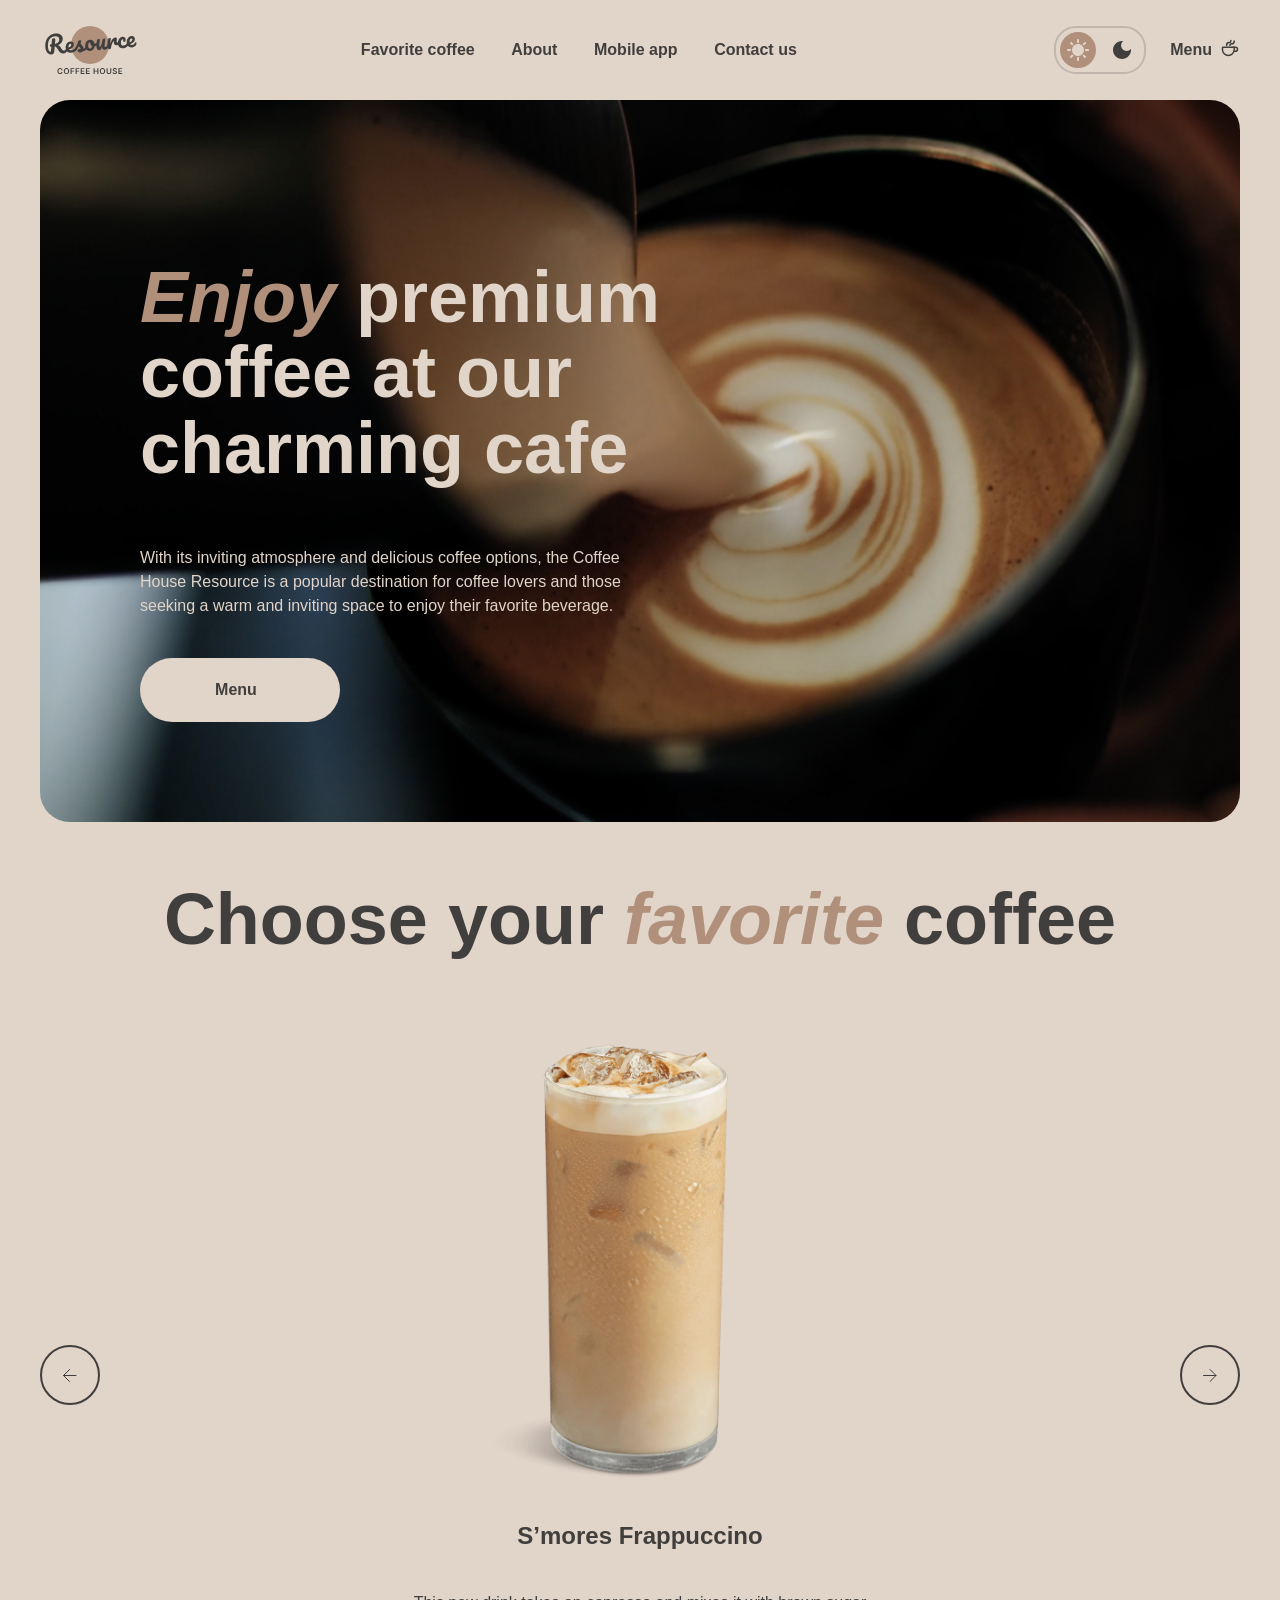
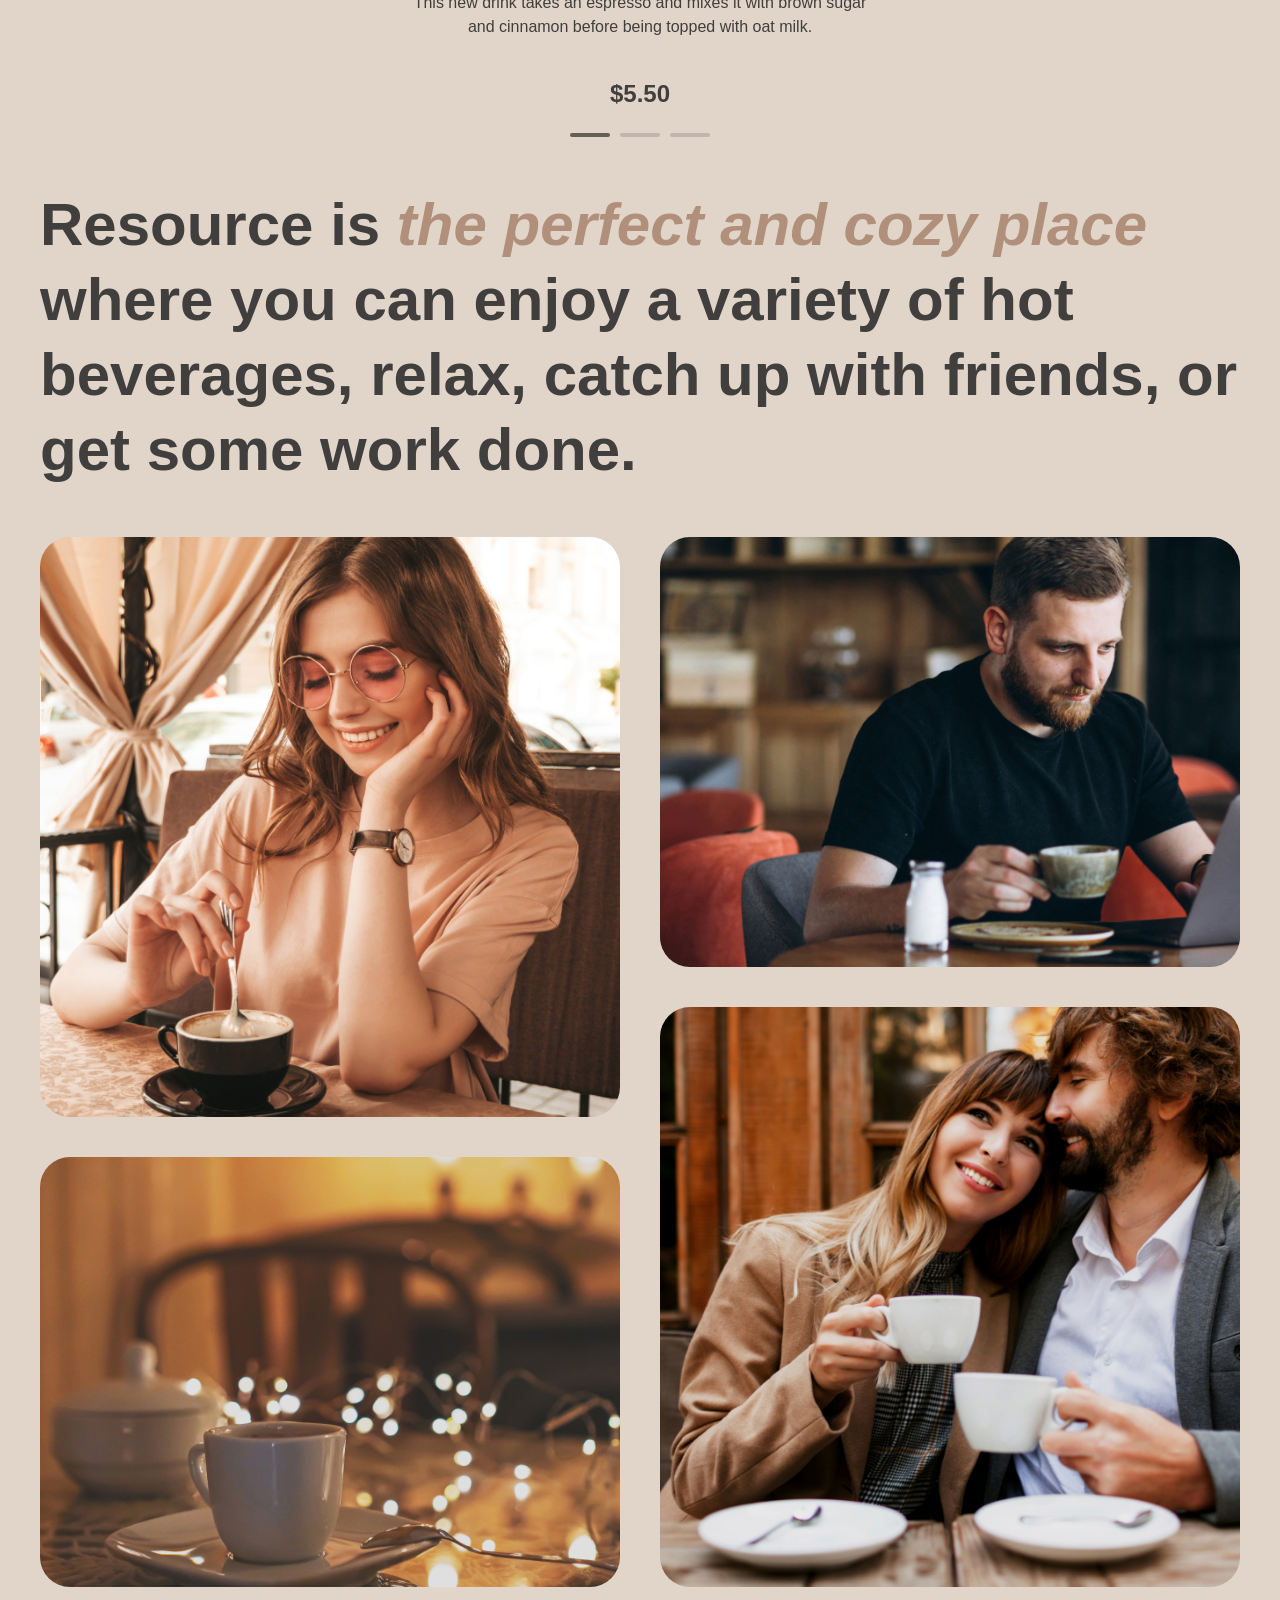
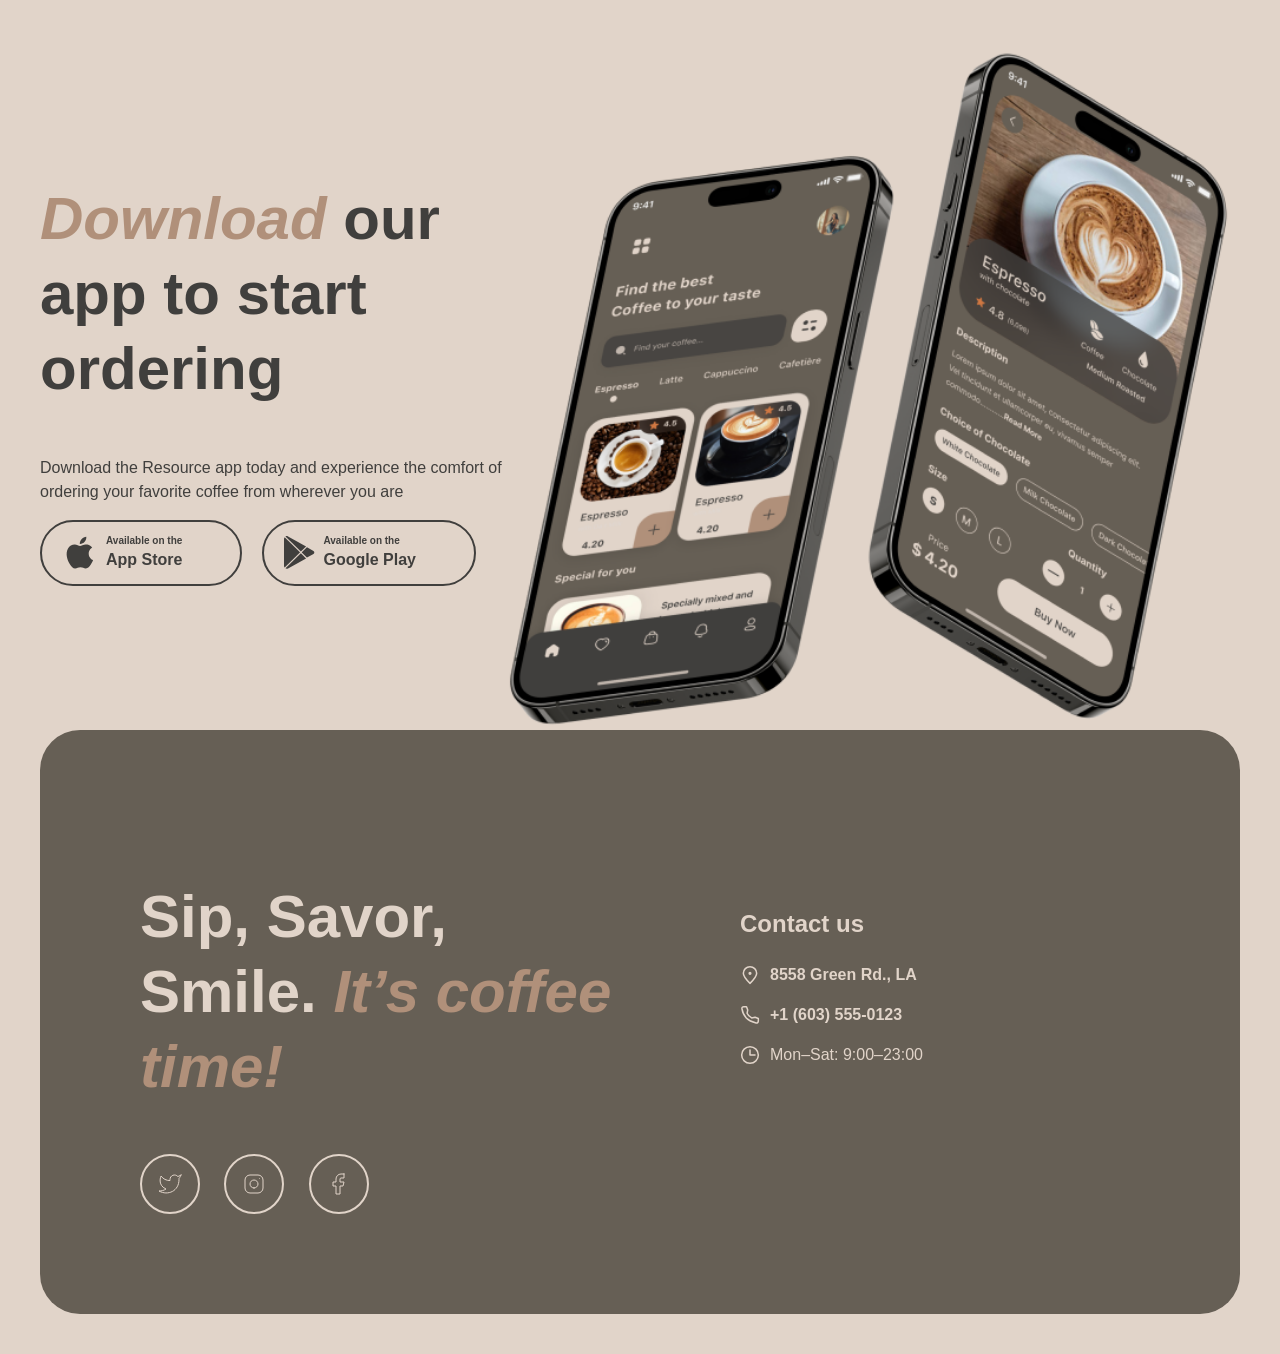
==== index.html @ 22dc7e2c "feat: add header links" ====
<!DOCTYPE html>
<html lang="en">

<head>
  <meta charset="UTF-8">
  <meta name="viewport" content="width=device-width, initial-scale=1.0">
  <link rel="stylesheet" href="./css/modern-normalize.css">
  <link rel="stylesheet" href="./css/index-styles.css">
  <link rel="shortcut icon" href="./img/svg/logo.svg" type="image/x-icon">
  <title>Resource coffee house</title>
</head>

<body>

  <h1 class="main-title">Resource coffee house</h1>

  <header class="header">
    <div class="container flex-row header-container">
      <a href="#" class="logo">
        <img src="./img/svg/logo.svg" alt="Resource coffee house" class="logo-img">
      </a>
      <nav class="nav">
        <ul class="nav-list flex-row">
          <li class="nav-item">
            <a href="#favorite" class="nav-link">Favorite coffee</a>
          </li>
          <li class="nav-item">
            <a href="#about" class="nav-link">About</a>
          </li>
          <li class="nav-item">
            <a href="#app" class="nav-link">Mobile app</a>
          </li>
          <li class="nav-item">
            <a href="#footer" class="nav-link">Contact us</a>
          </li>
          <li class="nav-item">
            <a href="./menu.html" class="menu-link menu-link__mobile flex-row">
              <span>Menu</span>
              <svg class="menu-img" width="20" height="20" viewBox="0 0 20 20" fill="none"
                xmlns="http://www.w3.org/2000/svg">
                <path
                  d="M14.166 9.76667V11.6667C14.166 14.8883 11.5543 17.5 8.33268 17.5C5.11102 17.5 2.49935 14.8883 2.49935 11.6667V9.76667C2.49935 9.4353 2.76798 9.16667 3.09935 9.16667H13.566C13.8974 9.16667 14.166 9.4353 14.166 9.76667Z"
                  stroke-width="1.5" stroke-linecap="round" stroke-linejoin="round" />
                <path
                  d="M9.99935 7.49996C9.99935 6.66663 10.5946 5.83329 11.7851 5.83329C13.1 5.83329 14.166 4.7673 14.166 3.45234V2.91663"
                  stroke-width="1.5" stroke-linecap="round" stroke-linejoin="round" />
                <path
                  d="M6.66732 7.5V7.08333C6.66732 5.70262 7.78661 4.58333 9.16732 4.58333C10.0878 4.58333 10.834 3.83714 10.834 2.91667V2.5"
                  stroke-width="1.5" stroke-linecap="round" stroke-linejoin="round" />
                <path
                  d="M13.334 9.16663H15.4173C16.5679 9.16663 17.5007 10.0994 17.5007 11.25C17.5007 12.4006 16.5679 13.3333 15.4173 13.3333H14.1673"
                  stroke-width="1.5" stroke-linecap="round" stroke-linejoin="round" />
              </svg>
            </a>
          </li>
        </ul>
      </nav>
      <div class="theme">
        <input type="checkbox" class="theme-checkbox" id="theme-checkbox" name="theme-is-dark" value="false">
        <label for="theme-checkbox" class="theme-label flex-row">
          <div id="theme-light" class="theme-option theme-option__active">
            <svg class="theme-img" width="22" height="22" viewBox="0 0 22 22" fill="none"
              xmlns="http://www.w3.org/2000/svg">
              <path
                d="M10 3V1C10 0.45 10.45 0 11 0C11.55 0 12 0.45 12 1V3C12 3.55 11.55 4 11 4C10.45 4 10 3.55 10 3ZM17.36 6.05L18.77 4.63C19.16 4.24 19.16 3.61 18.77 3.22C18.38 2.83 17.75 2.83 17.36 3.22L15.95 4.64C15.56 5.03 15.56 5.66 15.95 6.05C16.34 6.44 16.97 6.44 17.36 6.05ZM21 10H19C18.45 10 18 10.45 18 11C18 11.55 18.45 12 19 12H21C21.55 12 22 11.55 22 11C22 10.45 21.55 10 21 10ZM11 18C10.45 18 10 18.45 10 19V21C10 21.55 10.45 22 11 22C11.55 22 12 21.55 12 21V19C12 18.45 11.55 18 11 18ZM4.64 6.05L3.22 4.64C2.83 4.25 2.83 3.61 3.22 3.23C3.61 2.85 4.25 2.84 4.63 3.23L6.04 4.64C6.43 5.03 6.43 5.67 6.04 6.05C5.65 6.43 5.02 6.44 4.64 6.05ZM15.95 15.95C15.56 16.34 15.56 16.98 15.95 17.36L17.36 18.77C17.75 19.16 18.39 19.16 18.77 18.77C19.16 18.38 19.16 17.74 18.77 17.36L17.36 15.95C16.98 15.56 16.34 15.56 15.95 15.95ZM1 12H3C3.55 12 4 11.55 4 11C4 10.45 3.55 10 3 10H1C0.45 10 0 10.45 0 11C0 11.55 0.45 12 1 12ZM4.64 18.78L6.05 17.37C6.44 16.98 6.44 16.34 6.05 15.96C5.66 15.58 5.02 15.57 4.64 15.96L3.23 17.37C2.84 17.76 2.84 18.4 3.23 18.78C3.61 19.17 4.25 19.17 4.64 18.78ZM11 5C7.69 5 5 7.69 5 11C5 14.31 7.69 17 11 17C14.31 17 17 14.31 17 11C17 7.69 14.31 5 11 5Z"
                fill="#E1D4C9" />
            </svg>
          </div>
          <div id="theme-dark" class="theme-option theme-option__inactive">
            <svg class="theme-img" width="18" height="18" viewBox="0 0 18 18" fill="none"
              xmlns="http://www.w3.org/2000/svg">
              <path
                d="M9 0C4.03 0 0 4.03 0 9C0 13.97 4.03 18 9 18C13.97 18 18 13.97 18 9C18 8.54 17.96 8.08 17.9 7.64C16.92 9.01 15.32 9.9 13.5 9.9C10.52 9.9 8.1 7.48 8.1 4.5C8.1 2.69 8.99 1.08 10.36 0.0999999C9.92 0.0399999 9.46 0 9 0Z"
                fill="currentColor" />
            </svg>
          </div>
        </label>
      </div>
      <a href="./menu.html" class="menu-link menu-link__pc flex-row">
        <span>Menu</span>
        <svg class="menu-img" width="20" height="20" viewBox="0 0 20 20" fill="none" xmlns="http://www.w3.org/2000/svg">
          <path
            d="M14.166 9.76667V11.6667C14.166 14.8883 11.5543 17.5 8.33268 17.5C5.11102 17.5 2.49935 14.8883 2.49935 11.6667V9.76667C2.49935 9.4353 2.76798 9.16667 3.09935 9.16667H13.566C13.8974 9.16667 14.166 9.4353 14.166 9.76667Z"
            stroke-width="1.5" stroke-linecap="round" stroke-linejoin="round" />
          <path
            d="M9.99935 7.49996C9.99935 6.66663 10.5946 5.83329 11.7851 5.83329C13.1 5.83329 14.166 4.7673 14.166 3.45234V2.91663"
            stroke-width="1.5" stroke-linecap="round" stroke-linejoin="round" />
          <path
            d="M6.66732 7.5V7.08333C6.66732 5.70262 7.78661 4.58333 9.16732 4.58333C10.0878 4.58333 10.834 3.83714 10.834 2.91667V2.5"
            stroke-width="1.5" stroke-linecap="round" stroke-linejoin="round" />
          <path
            d="M13.334 9.16663H15.4173C16.5679 9.16663 17.5007 10.0994 17.5007 11.25C17.5007 12.4006 16.5679 13.3333 15.4173 13.3333H14.1673"
            stroke-width="1.5" stroke-linecap="round" stroke-linejoin="round" />
        </svg>
      </a>
      <button class="burger-menu"></button>
    </div>
  </header>

  <main class="main">
    <section class="section hero" id="hero">
      <div class="container hero-container">
        <div class="hero-content">
          <h2 class="section-title hero-title">
            <span class="text-dedicated">Enjoy</span> premium coffee at our charming cafe
          </h2>
          <p class="section-text hero-text">
            With its inviting atmosphere and delicious coffee options, the Coffee House Resource is a popular
            destination for coffee lovers and those seeking a warm and inviting space to enjoy their favorite beverage.
          </p>
          <a href="#" class="hero-btn">
            <span>Menu</span>
            <img src="./img/svg/coffee-cup.svg" alt="Coffee cup">
          </a>
        </div>
      </div>
    </section>

    <section class="section favorite" id="favorite">
      <div class="container favorite-container">
        <h2 class="section-title favorite-title">
          Choose your <span class="text-dedicated">favorite</span> coffee
        </h2>
        <div class="favorite-slider slider-container">
          <div class="slider-items flex-row">
            <button class="slider-btn slider-btn_prev">
              <svg class="slider-arrow" width="14" height="13" viewBox="0 0 14 13" fill="none"
                xmlns="http://www.w3.org/2000/svg">
                <path d="M13 6.5H0.5M6.5 12.5L0.5 6.5L6.5 0.5" stroke-linecap="round" stroke-linejoin="round" />
              </svg>
            </button>
            <div class="slider-slide slide">
              <img src="./img/coffee-slider-1.png" alt="Coffee 1" class="slide-img">
              <h3 class="slide-title">S’mores Frappuccino</h3>
              <p class="slide-text">
                This new drink takes an espresso and mixes it with brown sugar and cinnamon before being topped with oat
                milk.
              </p>
              <p class="slide-price">$5.50</p>
            </div>
            <button class="slider-btn slider-btn_next">
              <svg class="slider-arrow" width="14" height="13" viewBox="0 0 14 13" fill="none"
                xmlns="http://www.w3.org/2000/svg">
                <path d="M0.5 6.5H13M7 12.5L13 6.5L7 0.5" stroke-linecap="round" stroke-linejoin="round" />
              </svg>
            </button>
          </div>
          <div class="slider-paginator flex-row">
            <div></div>
          </div>
        </div>
      </div>
    </section>

    <section class="section about" id="about">
      <div class="container about-container">
        <h2 class="section-title about-title">
          Resource is <span class="text-dedicated">the perfect and cozy place</span> where you can enjoy a variety of
          hot beverages, relax, catch up with friends, or get some work done.
        </h2>
        <div class="about-photos">
          <div class="about-column about-column_1">
            <div class="about-photo about-photo_1">
              <img src="./img/about-1.jpg" alt="About 1">
            </div>
            <div class="about-photo about-photo_2">
              <img src="./img/about-2.jpg" alt="About 2">
            </div>
          </div>
          <div class="about-column about-column_2">
            <div class="about-photo about-photo_3">
              <img src="./img/about-3.jpg" alt="About 3">
            </div>
            <div class="about-photo about-photo_4">
              <img src="./img/about-4.jpg" alt="About 4">
            </div>
          </div>
        </div>
      </div>
    </section>

    <section class="section app" id="app">
      <div class="container app-container">
        <div class="app-content">
          <h2 class="section-title app-title">
            <span class="text-dedicated">Download</span> our app to start ordering
          </h2>
          <p class="section-text app-text">
            Download the Resource app today and experience the comfort of ordering your favorite coffee from wherever
            you are
          </p>
          <div class="app-links links">
            <a href="#" class="links-link">
              <svg class="links-icon" width="36" height="36" viewBox="0 0 36 36" fill="none"
                xmlns="http://www.w3.org/2000/svg">
                <path
                  d="M26.7073 18.6307C26.6704 14.6324 30.065 12.6872 30.2203 12.5966C28.2977 9.86366 25.3178 9.49026 24.2707 9.46048C21.7679 9.20369 19.3403 10.9206 18.0654 10.9206C16.765 10.9206 14.8017 9.48529 12.6858 9.52747C9.96293 9.56841 7.41566 11.1055 6.0186 13.4923C3.13542 18.359 5.28572 25.5108 8.04802 29.4446C9.42981 31.3712 11.0444 33.5223 13.1578 33.4466C15.2254 33.3635 15.9978 32.1614 18.4929 32.1614C20.9651 32.1614 21.6903 33.4466 23.8457 33.3983C26.0647 33.3635 27.4618 31.463 28.7952 29.519C30.392 27.3108 31.0333 25.1362 31.0588 25.0245C31.0066 25.0071 26.7493 23.4229 26.7073 18.6307Z" />
                <path
                  d="M22.6357 6.87268C23.7477 5.51675 24.5086 3.67205 24.2974 1.80005C22.6879 1.86952 20.675 2.88554 19.5159 4.21169C18.4903 5.38029 17.5742 7.29571 17.8109 9.097C19.6189 9.2285 21.4753 8.20752 22.6357 6.87268Z" />
              </svg>
              <div class="links-content">
                <p class="links-subtitle">Available on the</p>
                <p class="links-title">App Store</p>
              </div>
            </a>
            <a href="#" class="links-link">
              <svg class="links-icon" width="31" height="33" viewBox="0 0 31 33" fill="none"
                xmlns="http://www.w3.org/2000/svg">
                <path
                  d="M0.572202 1.40292C0.209755 1.77285 0 2.34879 0 3.09466V29.6994C0 30.4452 0.209755 31.0212 0.572202 31.3911L0.661658 31.4723L15.9523 16.5699V16.2181L0.661658 1.31571L0.572202 1.40292Z" />
                <path
                  d="M22.894 21.5399L17.8027 16.57V16.2181L22.9001 11.2481L23.0143 11.3128L29.0509 14.6617C30.7737 15.6121 30.7737 17.176 29.0509 18.1324L23.0143 21.4753L22.894 21.5399V21.5399Z" />
                <path
                  d="M22.0897 22.4007L16.8781 17.3195L1.49805 32.3166C2.07025 32.903 3.00336 32.9737 4.06448 32.3872L22.0897 22.4007" />
                <path
                  d="M22.0897 10.3875L4.06448 0.400992C3.00336 -0.179462 2.07025 -0.108787 1.49805 0.477683L16.8781 15.4688L22.0897 10.3875Z" />
              </svg>
              <div class="links-content">
                <p class="links-subtitle">Available on the</p>
                <p class="links-title">Google Play</p>
              </div>
            </a>
          </div>
        </div>
      </div>
    </section>
  </main>

  <footer class="footer" id="footer">
    <div class="container footer-container">
      <div class="footer-content">
        <h2 class="footer-title">
          Sip, Savor, Smile. <span class="text-dedicated">It’s coffee time!</span>
        </h2>
        <div class="footer-social-media social-media">
          <a href="https://x.com/" class="social-media-link" target="_blank">
            <svg class="social-media-img" width="24" height="24" viewBox="0 0 24 24" fill="none"
              xmlns="http://www.w3.org/2000/svg">
              <path
                d="M23 3.01006C23 3.01006 20.9821 4.20217 19.86 4.54006C19.2577 3.84757 18.4573 3.35675 17.567 3.13398C16.6767 2.91122 15.7395 2.96725 14.8821 3.29451C14.0247 3.62177 13.2884 4.20446 12.773 4.96377C12.2575 5.72309 11.9877 6.62239 12 7.54006V8.54006C10.2426 8.58562 8.50127 8.19587 6.93101 7.4055C5.36074 6.61513 4.01032 5.44869 3 4.01006C3 4.01006 -1 13.0101 8 17.0101C5.94053 18.408 3.48716 19.109 1 19.0101C10 24.0101 21 19.0101 21 7.51006C20.9991 7.23151 20.9723 6.95365 20.92 6.68006C21.9406 5.67355 23 3.01006 23 3.01006Z"
                stroke-linecap="round" stroke-linejoin="round" />
            </svg>
          </a>
          <a href="https://www.instagram.com/" class="social-media-link" target="_blank">
            <svg class="social-media-img" width="24" height="24" viewBox="0 0 24 24" fill="none"
              xmlns="http://www.w3.org/2000/svg">
              <path
                d="M12 16C14.2091 16 16 14.2091 16 12C16 9.79086 14.2091 8 12 8C9.79086 8 8 9.79086 8 12C8 14.2091 9.79086 16 12 16Z"
                stroke-linecap="round" stroke-linejoin="round" />
              <path
                d="M3 16V8C3 5.23858 5.23858 3 8 3H16C18.7614 3 21 5.23858 21 8V16C21 18.7614 18.7614 21 16 21H8C5.23858 21 3 18.7614 3 16Z" />
              <path d="M17.5 6.51L17.51 6.49889" stroke-linecap="round" stroke-linejoin="round" />
            </svg>
          </a>
          <a href="https://www.facebook.com/" class="social-media-link" target="_blank">
            <svg class="social-media-img" width="24" height="24" viewBox="0 0 24 24" fill="none"
              xmlns="http://www.w3.org/2000/svg">
              <path
                d="M17 2H14C12.6739 2 11.4021 2.52678 10.4645 3.46447C9.52678 4.40215 9 5.67392 9 7V10H6V14H9V22H13V14H16L17 10H13V7C13 6.73478 13.1054 6.48043 13.2929 6.29289C13.4804 6.10536 13.7348 6 14 6H17V2Z"
                stroke-linecap="round" stroke-linejoin="round" />
            </svg>
          </a>
        </div>
      </div>
      <div class="footer-contacts contacts">
        <h3 class="contacts-title">Contact us</h3>
        <a href="https://maps.app.goo.gl/nyLsNhuwX2nsNoFfA" class="contacts-link contacts-link-map" target="_blank">
          8558 Green Rd., LA
        </a>
        <a href="tel:+16035550123" class="contacts-link contacts-link-tel">+1 (603) 555-0123</a>
        <p class="contacts-time">Mon–Sat: 9:00–23:00</p>
      </div>
    </div>
  </footer>

  <script src="./js/script.js"></script>
</body>

</html>
---- css/index-styles.css ----
:root {
  --color-text-primary: #403F3D;
  --color-text-inverse: #E1D4C9;
  --color-text-accent: #B0907A;
  --color-bg-page: #E1D4C9;
  --color-bg-container: #665F55;
  --color-bg-overlay: rgba(64, 63, 61, 0.8);
  --color-border-primary: #C1B6AD;
  --color-border-inverse: #665F55;
}

[data-theme=dark] {
  --color-text-primary: #E1D4C9;
  --color-text-inverse: #E1D4C9;
  --color-text-accent: #B0907A;
  --color-bg-page: #292826;
  --color-bg-container: #403F3D;
  --color-bg-overlay: rgba(41, 40, 38, 0.8);
  --color-border-primary: #665F55;
  --color-border-inverse: #C1B6AD;
}

html {
  scroll-behavior: smooth;
}

body {
  font-family: "Inter", sans-serif;
  font-size: 16px;
  font-weight: 400;
  line-height: 150%;
  color: var(--color-text-primary);
  background: var(--color-bg-page);
  transition: 0.5s;
}

a,
button {
  font-weight: 600;
  color: inherit;
  text-decoration: none;
}

.main-title {
  display: none;
}

.container {
  max-width: 1360px;
  margin: 0 auto;
}
@media (max-width: 1440px) {
  .container {
    margin: 0 40px;
  }
}
@media (max-width: 1000px) {
  .container {
    margin: 0 20px;
  }
}

.flex-row {
  display: flex;
  flex-direction: row;
}

.header-container {
  align-items: center;
  padding: 20px 0;
}
@media (max-width: 768px) {
  .header-container {
    justify-content: space-between;
  }
}

.logo {
  display: block;
  width: 100px;
  height: 60px;
}

.nav {
  width: 100%;
}
@media (max-width: 768px) {
  .nav {
    display: none;
  }
}
.nav-list {
  justify-content: center;
  padding: 0;
}
.nav-item {
  margin: 0 2%;
  list-style-type: none;
}
.nav-link {
  display: inline-block;
  position: relative;
}
.nav-link::after {
  content: "";
  position: absolute;
  left: 50%;
  bottom: 0;
  width: 0;
  height: 2px;
  background: var(--color-text-primary);
  transition: all 0.5s ease;
}
.nav-link:hover::after {
  left: 0;
  width: 100%;
}

@media (max-width: 768px) {
  .theme {
    margin: 0 0 0 auto;
  }
}
.theme-checkbox {
  display: none;
  -moz-appearance: none;
       appearance: none;
  -webkit-appearance: none;
}
.theme-label {
  border: 2px solid var(--color-border-primary);
  border-radius: 22px;
  cursor: pointer;
}
.theme-label:hover .theme-option__inactive {
  background: var(--color-border-inverse);
}
.theme-label:hover .theme-img {
  color: var(--color-text-inverse);
}
.theme-option {
  position: relative;
  width: 36px;
  height: 36px;
  margin: 4px;
  border-radius: 50%;
  transition: all 0.5s ease;
}
.theme-option__active {
  background: var(--color-text-accent);
}
.theme-img {
  position: absolute;
  left: 50%;
  top: 50%;
  transform: translate(-50%, -50%);
  transition: all 0.5s ease;
}

.menu-link {
  position: relative;
  margin: 0 0 0 24px;
}
@media (max-width: 768px) {
  .menu-link__pc {
    display: none;
  }
}
.menu-link__mobile {
  display: none;
}
@media (max-width: 768px) {
  .menu-link__mobile {
    display: inline-block;
  }
}
.menu-link::after {
  content: "";
  position: absolute;
  left: 50%;
  bottom: 0;
  width: 0;
  height: 2px;
  background: var(--color-text-primary);
  transition: all 0.5s ease;
}
.menu-link:hover::after {
  left: 0;
  width: 100%;
}
.menu-img {
  margin: 0 0 0 8px;
  stroke: var(--color-text-primary);
}

.burger-menu {
  display: none;
}
@media (max-width: 768px) {
  .burger-menu {
    display: inline-block;
    position: relative;
    width: 44px;
    height: 44px;
    margin: 0 0 0 24px;
    background: inherit;
    border: 2px solid var(--color-border-inverse);
    border-radius: 50%;
  }
  .burger-menu::before, .burger-menu::after {
    content: "";
    position: absolute;
    left: 50%;
    width: 16px;
    height: 2px;
    background: var(--color-border-inverse);
    transform: translate(-50%, 0);
  }
  .burger-menu::before {
    top: 15px;
  }
  .burger-menu::after {
    top: 24px;
  }
}

.text-dedicated {
  font-style: italic;
  color: var(--color-text-accent);
}

.section-title {
  font-size: 72px;
  font-weight: 600;
  line-height: 105%;
}
@media (max-width: 680px) {
  .section-title {
    font-size: 42px;
    font-weight: 600;
    line-height: 115%;
  }
}
.section-text {
  font-size: 16px;
  font-weight: 400;
  line-height: 150%;
}

.hero {
  color: var(--color-text-inverse);
}
.hero-container {
  padding: 100px;
  background: url(../img/img-hero.jpg) center center no-repeat;
  border-radius: 30px;
}
@media (max-width: 768px) {
  .hero-container {
    padding: 100px 60px;
  }
}
@media (max-width: 680px) {
  .hero-container {
    padding: 60px 16px;
  }
}
.hero-content {
  max-width: 530px;
}
.hero-text {
  margin: 0 0 40px 0;
}
.hero-btn {
  display: inline-flex;
  justify-content: center;
  align-items: center;
  width: 200px;
  height: 64px;
  font-size: 16px;
  font-weight: 600;
  line-height: 150%;
  color: var(--color-text-primary);
  background: var(--color-bg-page);
  border-radius: 33px;
  transition: all 0.3s ease;
}
.hero-btn > img {
  width: 0;
  margin: 0 0 0 8px;
  opacity: 0;
  transition: all 0.3s ease;
}
.hero-btn:hover > img {
  width: 20px;
  margin: 0 0 0 8px;
  opacity: 1;
}

.favorite-title {
  text-align: center;
}

.slider-items {
  justify-content: space-between;
  align-items: center;
}
@media (max-width: 660px) {
  .slider-items {
    justify-content: center;
  }
}
.slider-btn {
  display: flex;
  justify-content: center;
  align-items: center;
  width: 60px;
  height: 60px;
  background: var(--color-bg-page);
  border: 2px solid var(--color-text-primary);
  border-radius: 50%;
  transition: all 0.3s ease;
  cursor: pointer;
}
@media (max-width: 660px) {
  .slider-btn {
    display: none;
  }
}
.slider-btn:hover {
  background: var(--color-text-primary);
}
.slider-btn:hover .slider-arrow {
  stroke: var(--color-bg-page);
}
.slider-arrow {
  stroke: var(--color-text-primary);
  transition: all 0.3s ease;
}

.slide {
  display: flex;
  flex-direction: column;
  align-items: center;
  max-width: 480px;
}
.slide-img {
  max-width: 100%;
  height: auto;
}
.slide-title {
  font-size: 24px;
  font-weight: 600;
  line-height: 125%;
}
.slide-text {
  text-align: center;
}
.slide-price {
  font-size: 24px;
  font-weight: 600;
  line-height: 125%;
}

.slider-paginator {
  justify-content: center;
}
.slider-paginator > div {
  position: relative;
  width: 40px;
  height: 4px;
  border-radius: 2px;
  background: var(--color-border-primary);
}
.slider-paginator > div::before, .slider-paginator > div::after {
  position: absolute;
  content: "";
  width: 40px;
  height: 4px;
  border-radius: 2px;
  background: var(--color-border-primary);
}
.slider-paginator > div::before {
  left: -50px;
  background: var(--color-border-inverse);
}
.slider-paginator > div::after {
  left: 50px;
}

.about-title {
  font-size: 60px;
  font-weight: 600;
  line-height: 125%;
}
@media (max-width: 600px) {
  .about-title {
    font-size: 32px;
  }
}
.about-photos {
  display: flex;
  flex-direction: row;
  gap: 40px;
}
@media (max-width: 960px) {
  .about-photos {
    gap: 20px;
  }
}
.about-column {
  display: flex;
  flex-direction: column;
  gap: 40px;
}
@media (max-width: 960px) {
  .about-column {
    gap: 20px;
  }
}
@media (max-width: 768px) {
  .about-column_2 {
    display: none;
  }
}
.about-photo {
  display: flex;
  justify-content: center;
  align-items: center;
  border-radius: 30px;
  overflow: hidden;
}
.about-photo:hover > img {
  scale: 1;
}
.about-photo > img {
  max-width: 100%;
  scale: 1.1;
  transition: all 0.3s ease;
}
.about-photo_1, .about-photo_4 {
  max-height: 590px;
}
.about-photo_2, .about-photo_3 {
  max-height: 430px;
}

.app-container {
  padding: 144px 0;
  background: url(../img/mobile-screens.png) right 30px/auto 100% no-repeat;
}
@media (max-width: 1200px) {
  .app-container {
    background-size: auto 60%;
    background-position: right center;
  }
}
@media (max-width: 950px) {
  .app-container {
    padding: 20px 0 600px 0;
    background-position: center bottom;
  }
}
@media (max-width: 650px) {
  .app-container {
    padding: 10px 0 92% 0;
    background-size: 100% auto;
  }
}
.app-content {
  max-width: 630px;
}
@media (max-width: 1320px) {
  .app-content {
    max-width: 500px;
  }
}
@media (max-width: 950px) {
  .app-content {
    margin: 0 auto;
  }
}
.app-title {
  font-size: 60px;
  line-height: 125%;
}
@media (max-width: 570px) {
  .app-title {
    font-size: 32px;
  }
}

.links {
  display: flex;
}
@media (max-width: 570px) {
  .links {
    flex-direction: column;
    align-items: flex-start;
  }
}
.links-link {
  display: inline-flex;
  justify-content: center;
  align-items: center;
  margin: 0 20px 0 0;
  border: 2px solid var(--color-text-primary);
  border-radius: 33px;
  transition: all 0.3s ease;
}
@media (max-width: 570px) {
  .links-link {
    margin: 0 0 20px 0;
  }
}
.links-link:hover {
  color: var(--color-bg-page);
  background: var(--color-text-primary);
}
.links-link:hover .links-icon {
  fill: var(--color-bg-page);
}
.links-icon {
  margin: 0 0 0 20px;
  fill: var(--color-text-primary);
  transition: all 0.3s ease;
}
.links-content {
  margin: 12px 58px 12px 8px;
}
.links-content > p {
  margin: 0;
}
.links-subtitle {
  font-size: 10px;
  font-weight: 600;
  line-height: 140%;
}

.footer {
  margin: 0 0 40px 0;
}
.footer-container {
  display: flex;
  color: var(--color-text-inverse);
  background: var(--color-bg-container);
  border-radius: 40px;
  padding: 100px;
}
@media (max-width: 900px) {
  .footer-container {
    flex-direction: column;
    align-items: flex-start;
    padding: 100px 60px;
  }
}
@media (max-width: 490px) {
  .footer-container {
    padding: 60px 16px;
  }
}
.footer-content {
  width: 50%;
}
@media (max-width: 900px) {
  .footer-content {
    width: auto;
  }
}
.footer-title {
  max-width: 530px;
  font-size: 60px;
  font-weight: 600;
  line-height: 125%;
}
@media (max-width: 900px) {
  .footer-title {
    width: auto;
  }
}
@media (max-width: 600px) {
  .footer-title {
    font-size: 32px;
  }
}

@media (max-width: 900px) {
  .social-media {
    display: flex;
    justify-content: flex-start;
    align-items: center;
  }
}
.social-media-link {
  display: inline-flex;
  justify-content: center;
  align-items: center;
  width: 60px;
  height: 60px;
  margin: 0 20px 0 0;
  border: 2px solid var(--color-text-inverse);
  border-radius: 50%;
  transition: all 0.3s ease;
}
.social-media-link:hover {
  background: var(--color-bg-page);
  border-color: var(--color-bg-page);
}
.social-media-link:hover > .social-media-img {
  stroke: var(--color-text-primary);
}
.social-media-img {
  stroke: var(--color-text-inverse);
  transition: all 0.3s ease;
}

.contacts {
  padding: 55px 0 0 100px;
}
@media (max-width: 900px) {
  .contacts {
    padding: 40px 0 0 0;
  }
}
.contacts-title {
  font-size: 24px;
  font-weight: 600;
  line-height: 125%;
}
.contacts-link {
  display: block;
  position: relative;
  margin: 0 0 16px 0;
  padding: 0 0 0 30px;
}
.contacts-link::after {
  content: "";
  position: absolute;
  left: 50%;
  bottom: -3px;
  width: 0;
  height: 2px;
  background: var(--color-text-inverse);
  transition: all 0.3s ease;
}
.contacts-link:hover::after {
  left: 0;
  width: 100%;
}
.contacts-link-map {
  background: url(../img/svg/pin-alt.svg) left center no-repeat;
}
.contacts-link-tel {
  background: url(../img/svg/phone.svg) left center no-repeat;
}
.contacts-time {
  margin: 0;
  padding: 0 0 0 30px;
  background: url(../img/svg/clock.svg) left center no-repeat;
}
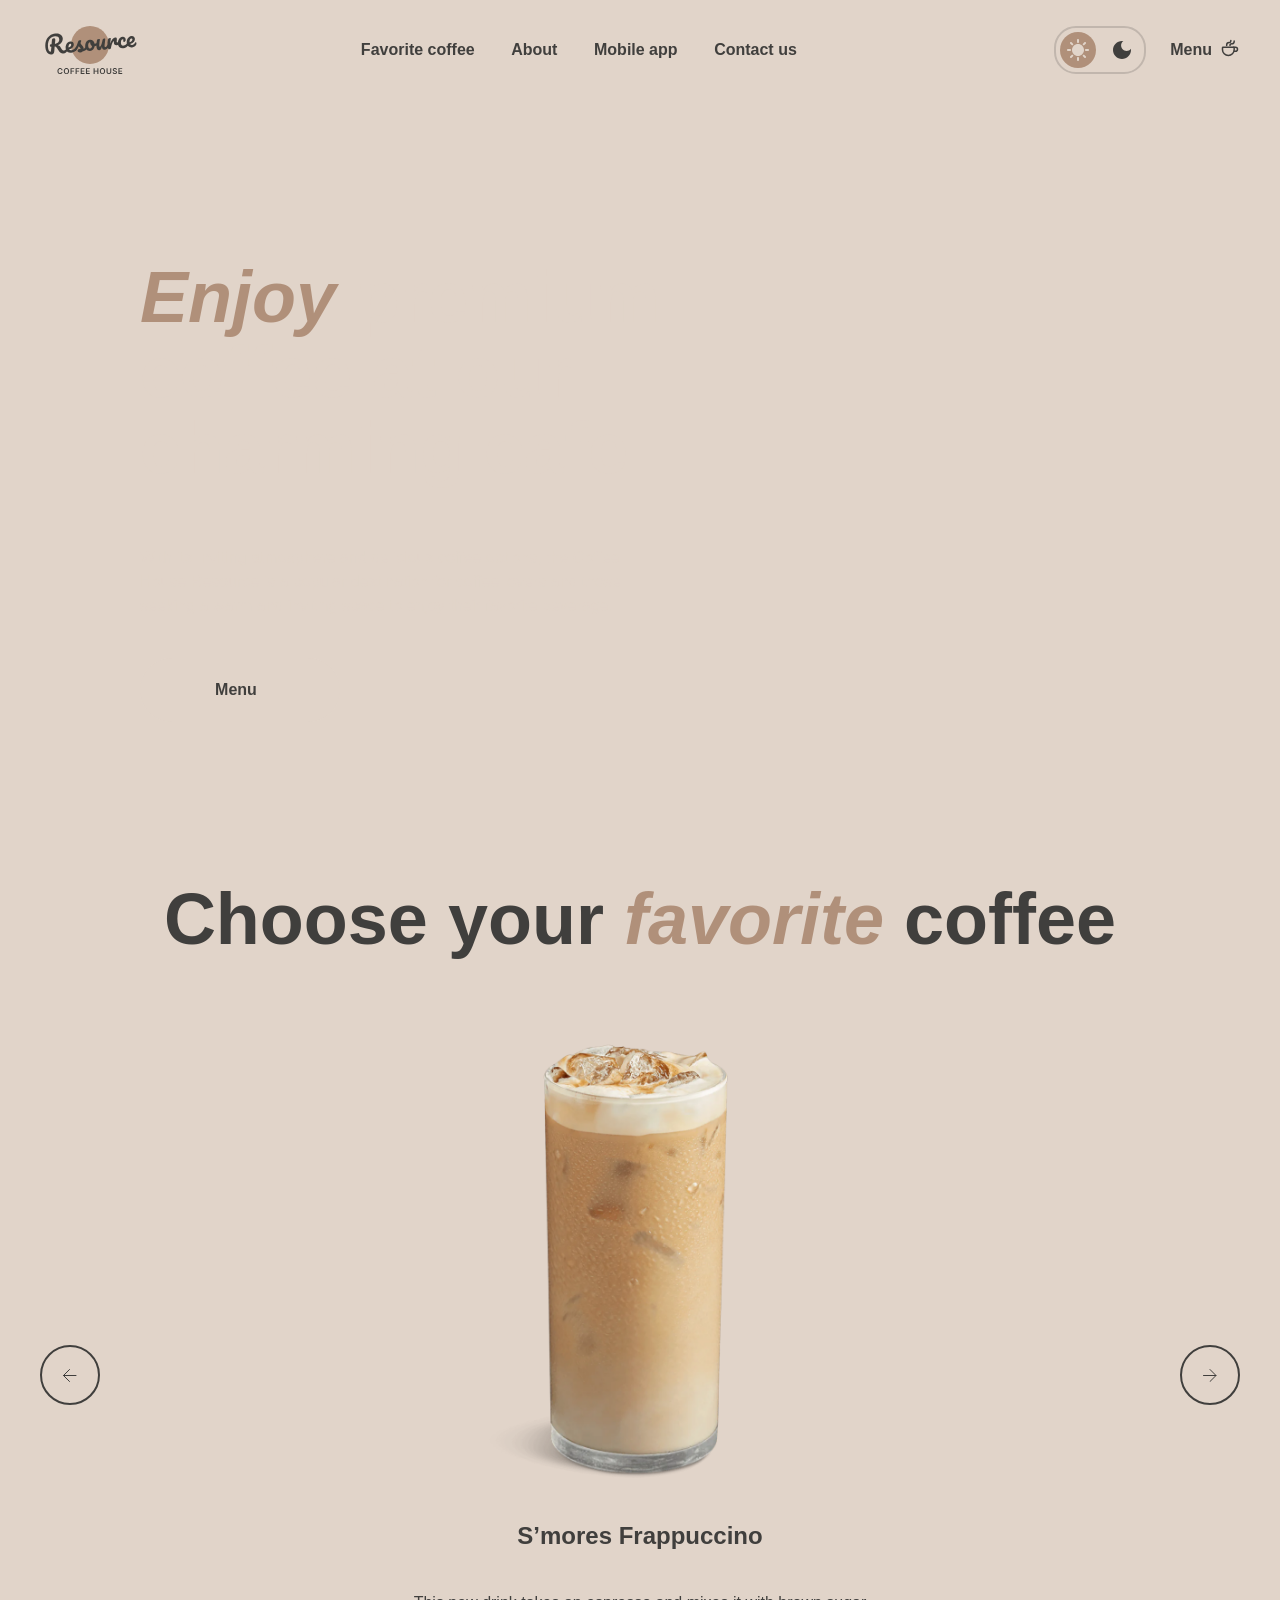
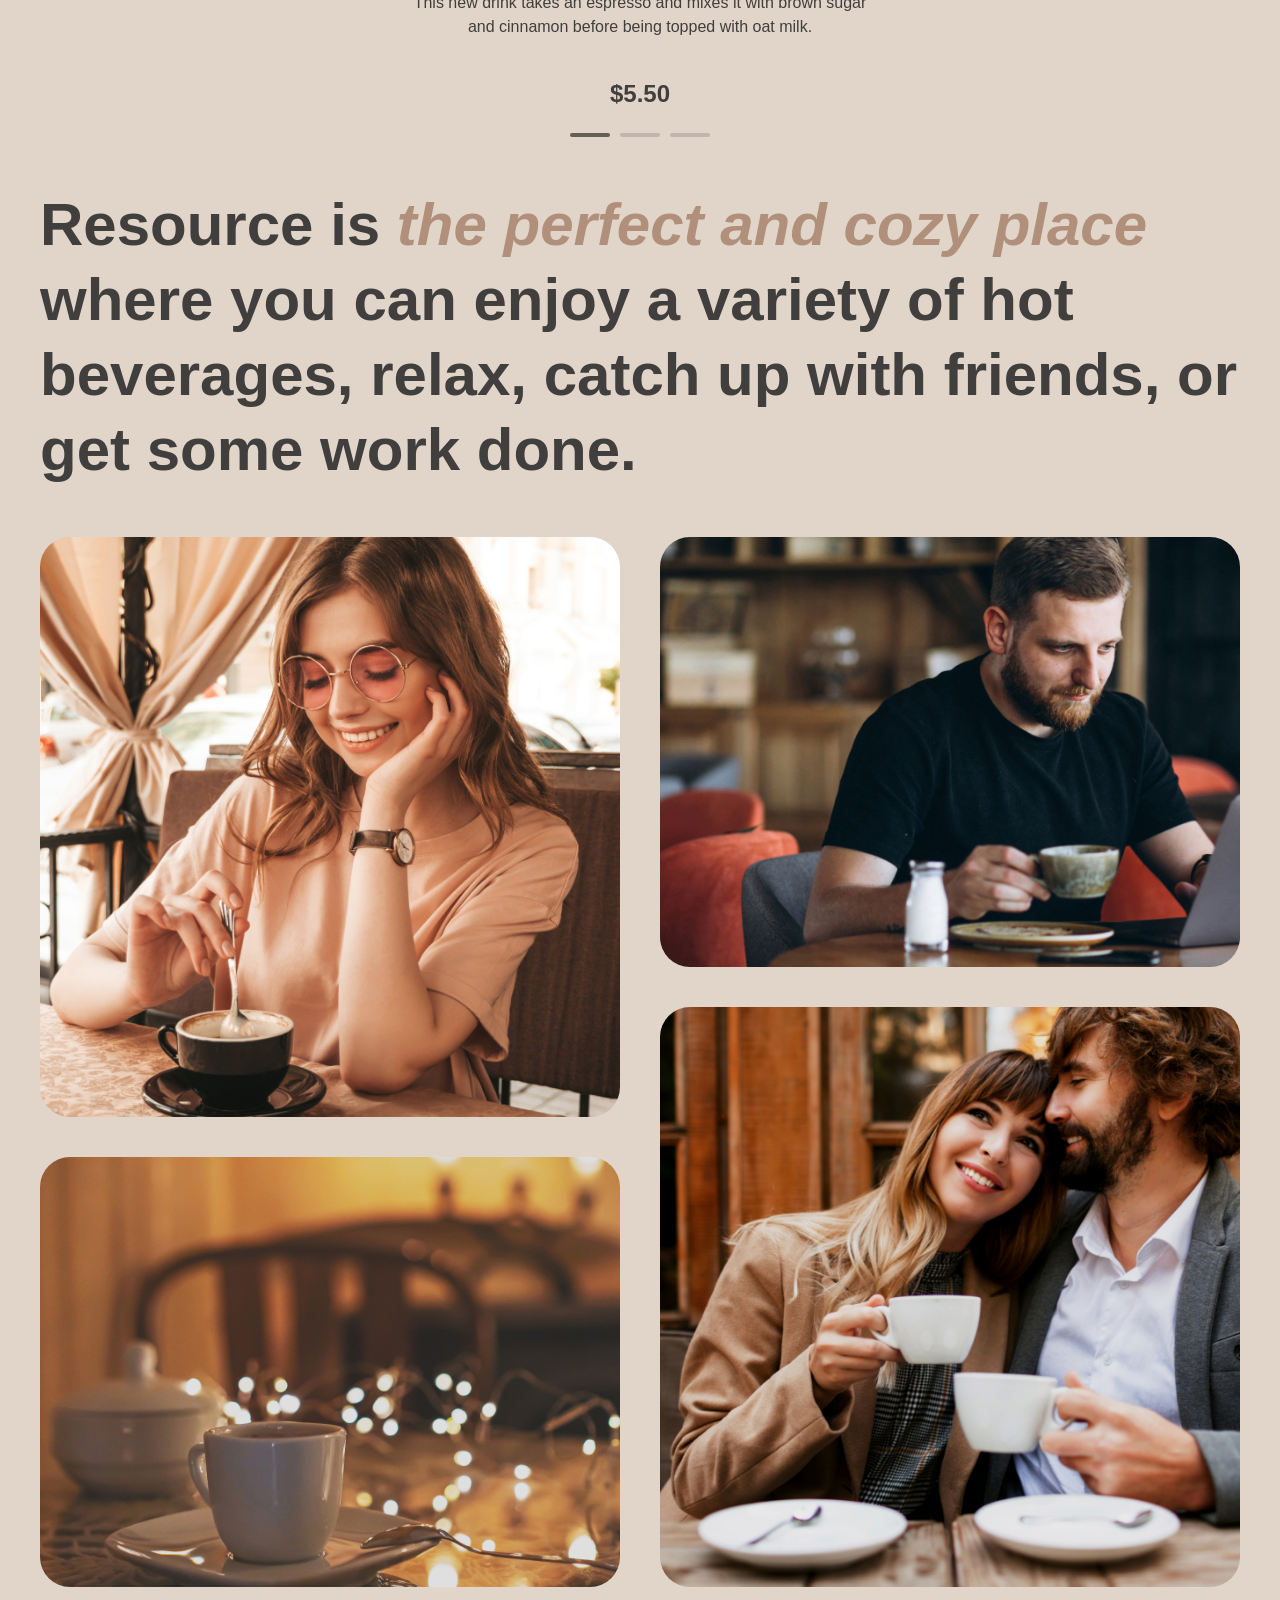
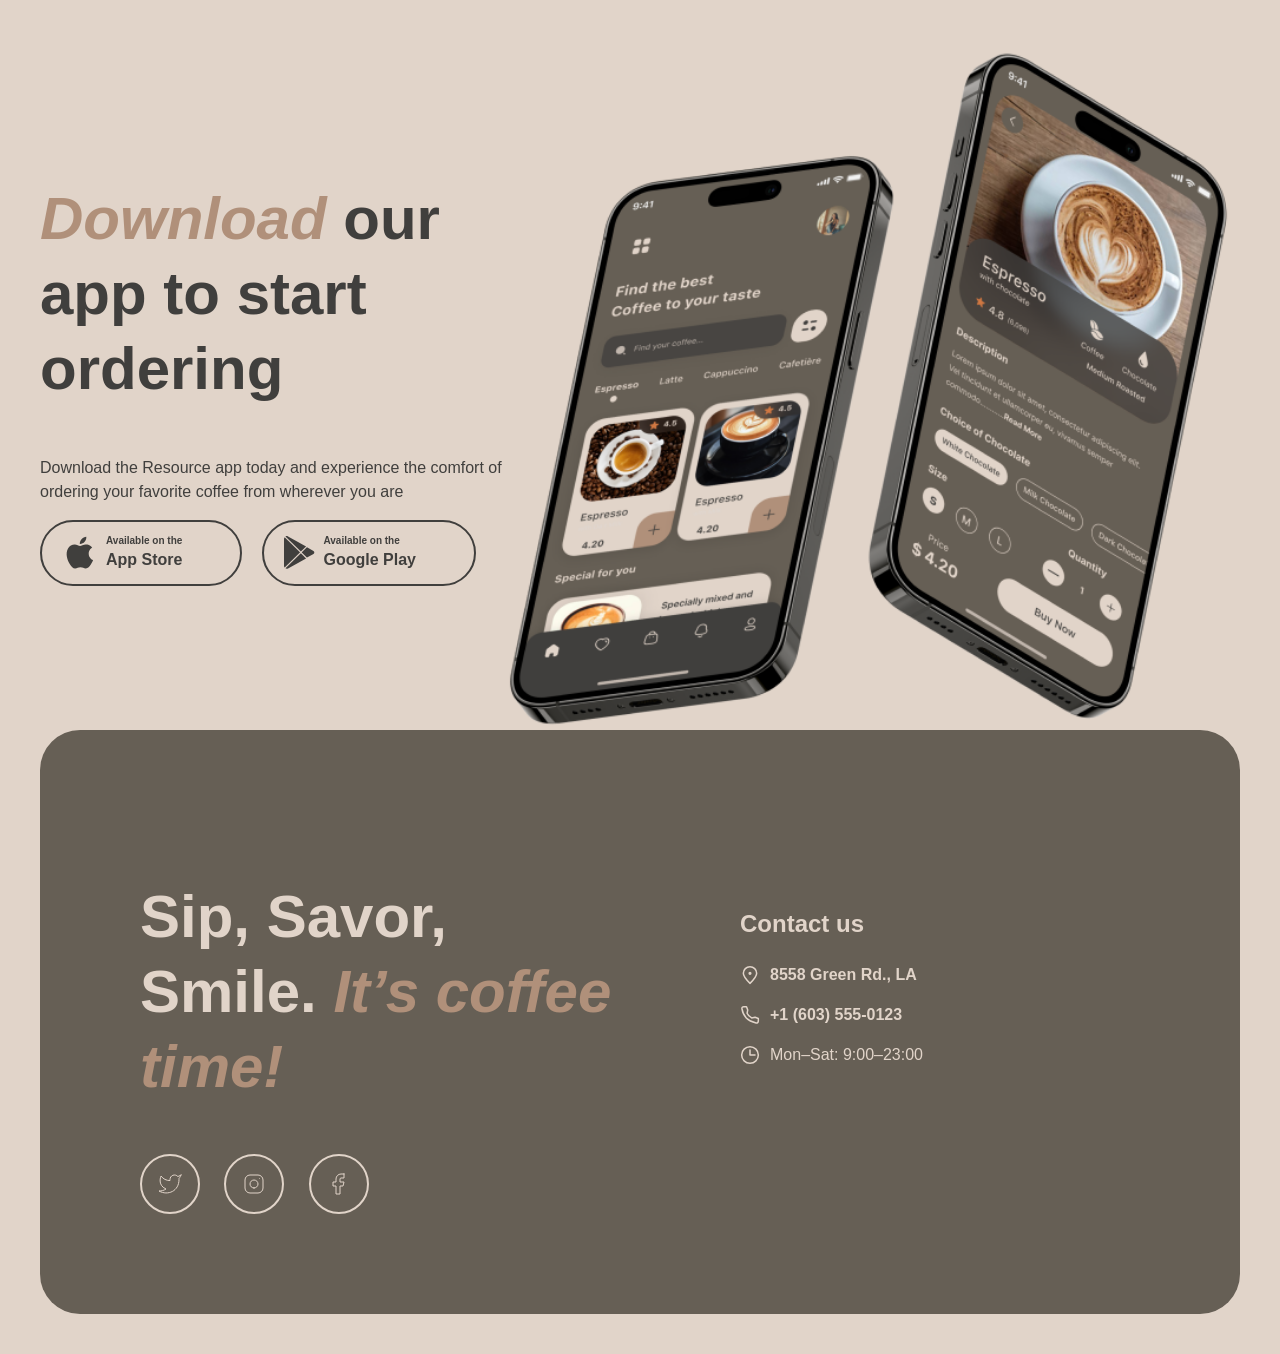
==== commit 8f5b21a1: "feat: add video background to hero section" ====
--- a/index.html
+++ b/index.html
@@ -58,22 +58,22 @@
       <div class="theme">
         <input type="checkbox" class="theme-checkbox" id="theme-checkbox" name="theme-is-dark" value="false">
         <label for="theme-checkbox" class="theme-label flex-row">
-          <div id="theme-light" class="theme-option theme-option__active">
+          <span id="theme-light" class="theme-option theme-option__active">
             <svg class="theme-img" width="22" height="22" viewBox="0 0 22 22" fill="none"
               xmlns="http://www.w3.org/2000/svg">
               <path
                 d="M10 3V1C10 0.45 10.45 0 11 0C11.55 0 12 0.45 12 1V3C12 3.55 11.55 4 11 4C10.45 4 10 3.55 10 3ZM17.36 6.05L18.77 4.63C19.16 4.24 19.16 3.61 18.77 3.22C18.38 2.83 17.75 2.83 17.36 3.22L15.95 4.64C15.56 5.03 15.56 5.66 15.95 6.05C16.34 6.44 16.97 6.44 17.36 6.05ZM21 10H19C18.45 10 18 10.45 18 11C18 11.55 18.45 12 19 12H21C21.55 12 22 11.55 22 11C22 10.45 21.55 10 21 10ZM11 18C10.45 18 10 18.45 10 19V21C10 21.55 10.45 22 11 22C11.55 22 12 21.55 12 21V19C12 18.45 11.55 18 11 18ZM4.64 6.05L3.22 4.64C2.83 4.25 2.83 3.61 3.22 3.23C3.61 2.85 4.25 2.84 4.63 3.23L6.04 4.64C6.43 5.03 6.43 5.67 6.04 6.05C5.65 6.43 5.02 6.44 4.64 6.05ZM15.95 15.95C15.56 16.34 15.56 16.98 15.95 17.36L17.36 18.77C17.75 19.16 18.39 19.16 18.77 18.77C19.16 18.38 19.16 17.74 18.77 17.36L17.36 15.95C16.98 15.56 16.34 15.56 15.95 15.95ZM1 12H3C3.55 12 4 11.55 4 11C4 10.45 3.55 10 3 10H1C0.45 10 0 10.45 0 11C0 11.55 0.45 12 1 12ZM4.64 18.78L6.05 17.37C6.44 16.98 6.44 16.34 6.05 15.96C5.66 15.58 5.02 15.57 4.64 15.96L3.23 17.37C2.84 17.76 2.84 18.4 3.23 18.78C3.61 19.17 4.25 19.17 4.64 18.78ZM11 5C7.69 5 5 7.69 5 11C5 14.31 7.69 17 11 17C14.31 17 17 14.31 17 11C17 7.69 14.31 5 11 5Z"
                 fill="#E1D4C9" />
             </svg>
-          </div>
-          <div id="theme-dark" class="theme-option theme-option__inactive">
+          </span>
+          <span id="theme-dark" class="theme-option theme-option__inactive">
             <svg class="theme-img" width="18" height="18" viewBox="0 0 18 18" fill="none"
               xmlns="http://www.w3.org/2000/svg">
               <path
                 d="M9 0C4.03 0 0 4.03 0 9C0 13.97 4.03 18 9 18C13.97 18 18 13.97 18 9C18 8.54 17.96 8.08 17.9 7.64C16.92 9.01 15.32 9.9 13.5 9.9C10.52 9.9 8.1 7.48 8.1 4.5C8.1 2.69 8.99 1.08 10.36 0.0999999C9.92 0.0399999 9.46 0 9 0Z"
                 fill="currentColor" />
             </svg>
-          </div>
+          </span>
         </label>
       </div>
       <a href="./menu.html" class="menu-link menu-link__pc flex-row">
@@ -100,6 +100,9 @@
   <main class="main">
     <section class="section hero" id="hero">
       <div class="container hero-container">
+        <video class="hero-video" id="hero-video" autoplay muted loop>
+          <source src="./assets/bg-video.mp4" type="video/mp4">
+        </video>
         <div class="hero-content">
           <h2 class="section-title hero-title">
             <span class="text-dedicated">Enjoy</span> premium coffee at our charming cafe
@@ -110,7 +113,20 @@
           </p>
           <a href="#" class="hero-btn">
             <span>Menu</span>
-            <img src="./img/svg/coffee-cup.svg" alt="Coffee cup">
+            <svg width="20" height="20" viewBox="0 0 20 20" fill="none" xmlns="http://www.w3.org/2000/svg">
+              <path
+                d="M14.166 9.76667V11.6667C14.166 14.8883 11.5543 17.5 8.33268 17.5C5.11102 17.5 2.49935 14.8883 2.49935 11.6667V9.76667C2.49935 9.4353 2.76798 9.16667 3.09935 9.16667H13.566C13.8974 9.16667 14.166 9.4353 14.166 9.76667Z"
+                stroke-width="1.5" stroke-linecap="round" stroke-linejoin="round" />
+              <path
+                d="M9.99935 7.49996C9.99935 6.66663 10.5946 5.83329 11.7851 5.83329C13.1 5.83329 14.166 4.7673 14.166 3.45234V2.91663"
+                stroke-width="1.5" stroke-linecap="round" stroke-linejoin="round" />
+              <path
+                d="M6.66732 7.5V7.08333C6.66732 5.70262 7.78661 4.58333 9.16732 4.58333C10.0878 4.58333 10.834 3.83714 10.834 2.91667V2.5"
+                stroke-width="1.5" stroke-linecap="round" stroke-linejoin="round" />
+              <path
+                d="M13.334 9.16663H15.4173C16.5679 9.16663 17.5007 10.0994 17.5007 11.25C17.5007 12.4006 16.5679 13.3333 15.4173 13.3333H14.1673"
+                stroke-width="1.5" stroke-linecap="round" stroke-linejoin="round" />
+            </svg>
           </a>
         </div>
       </div>
--- a/css/index-styles.css
+++ b/css/index-styles.css
@@ -65,6 +65,11 @@
   flex-direction: row;
 }
 
+.text-dedicated {
+  font-style: italic;
+  color: var(--color-text-accent);
+}
+
 .header-container {
   align-items: center;
   padding: 20px 0;
@@ -224,11 +229,6 @@
   }
 }
 
-.text-dedicated {
-  font-style: italic;
-  color: var(--color-text-accent);
-}
-
 .section-title {
   font-size: 72px;
   font-weight: 600;
@@ -251,8 +251,8 @@
   color: var(--color-text-inverse);
 }
 .hero-container {
+  position: relative;
   padding: 100px;
-  background: url(../img/img-hero.jpg) center center no-repeat;
   border-radius: 30px;
 }
 @media (max-width: 768px) {
@@ -264,6 +264,16 @@
   .hero-container {
     padding: 60px 16px;
   }
+}
+.hero-video {
+  position: absolute;
+  top: 0;
+  left: 0;
+  z-index: -1;
+  height: 100%;
+  width: 100%;
+  -o-object-fit: cover;
+     object-fit: cover;
 }
 .hero-content {
   max-width: 530px;
@@ -285,13 +295,14 @@
   border-radius: 33px;
   transition: all 0.3s ease;
 }
-.hero-btn > img {
+.hero-btn > svg {
   width: 0;
   margin: 0 0 0 8px;
+  stroke: var(--color-text-primary);
   opacity: 0;
   transition: all 0.3s ease;
 }
-.hero-btn:hover > img {
+.hero-btn:hover > svg {
   width: 20px;
   margin: 0 0 0 8px;
   opacity: 1;
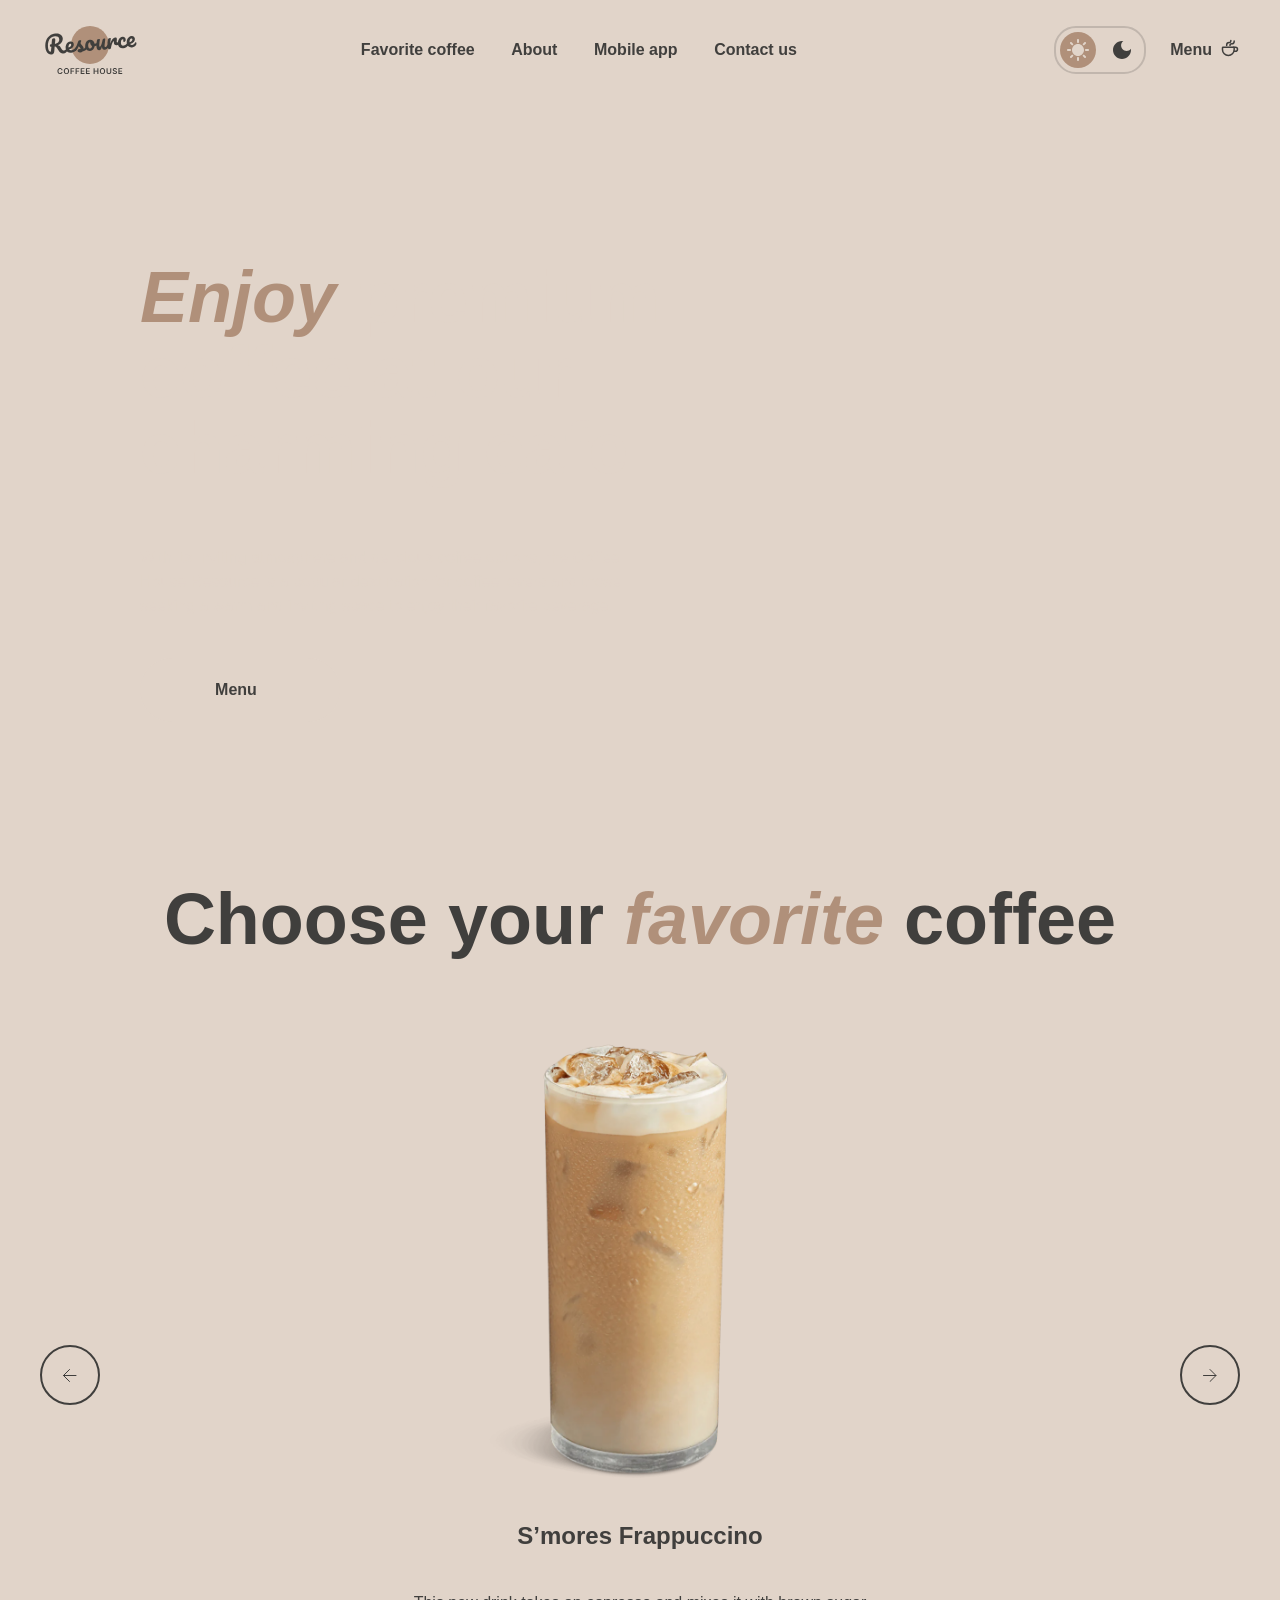
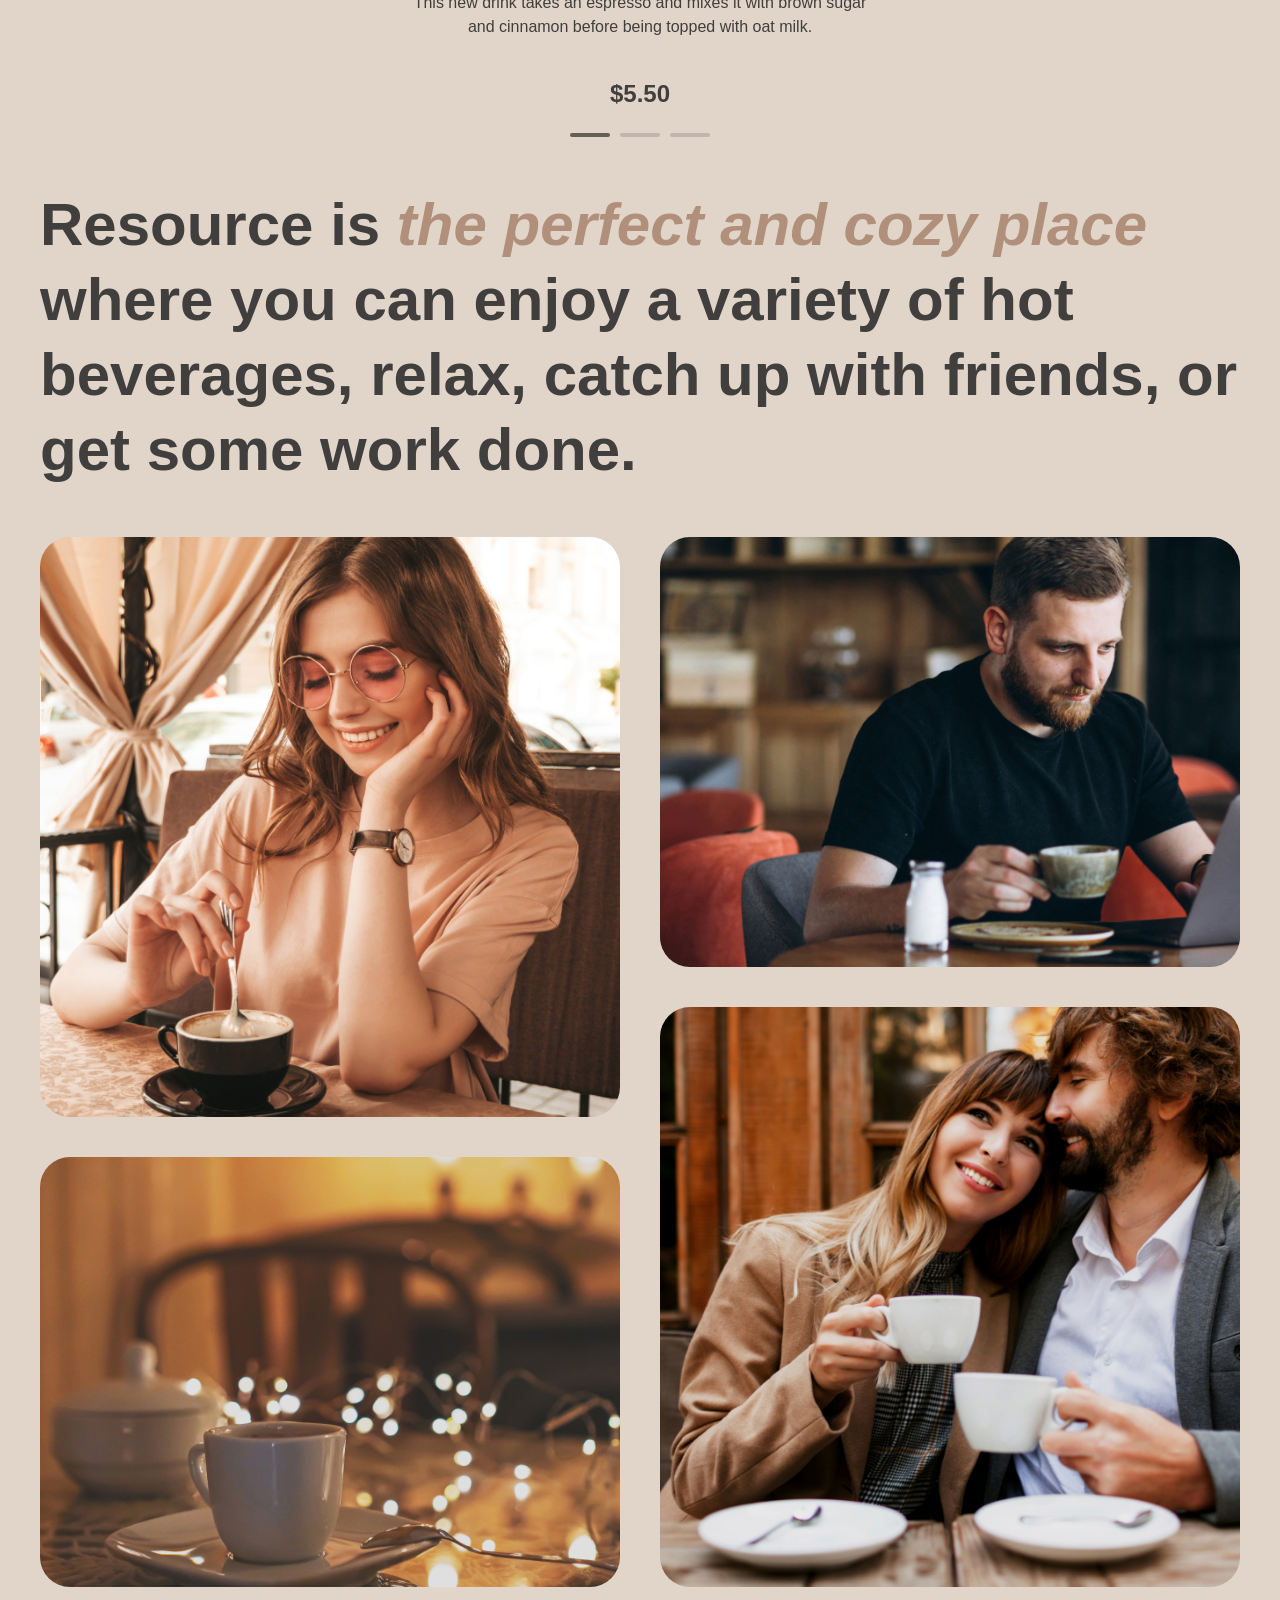
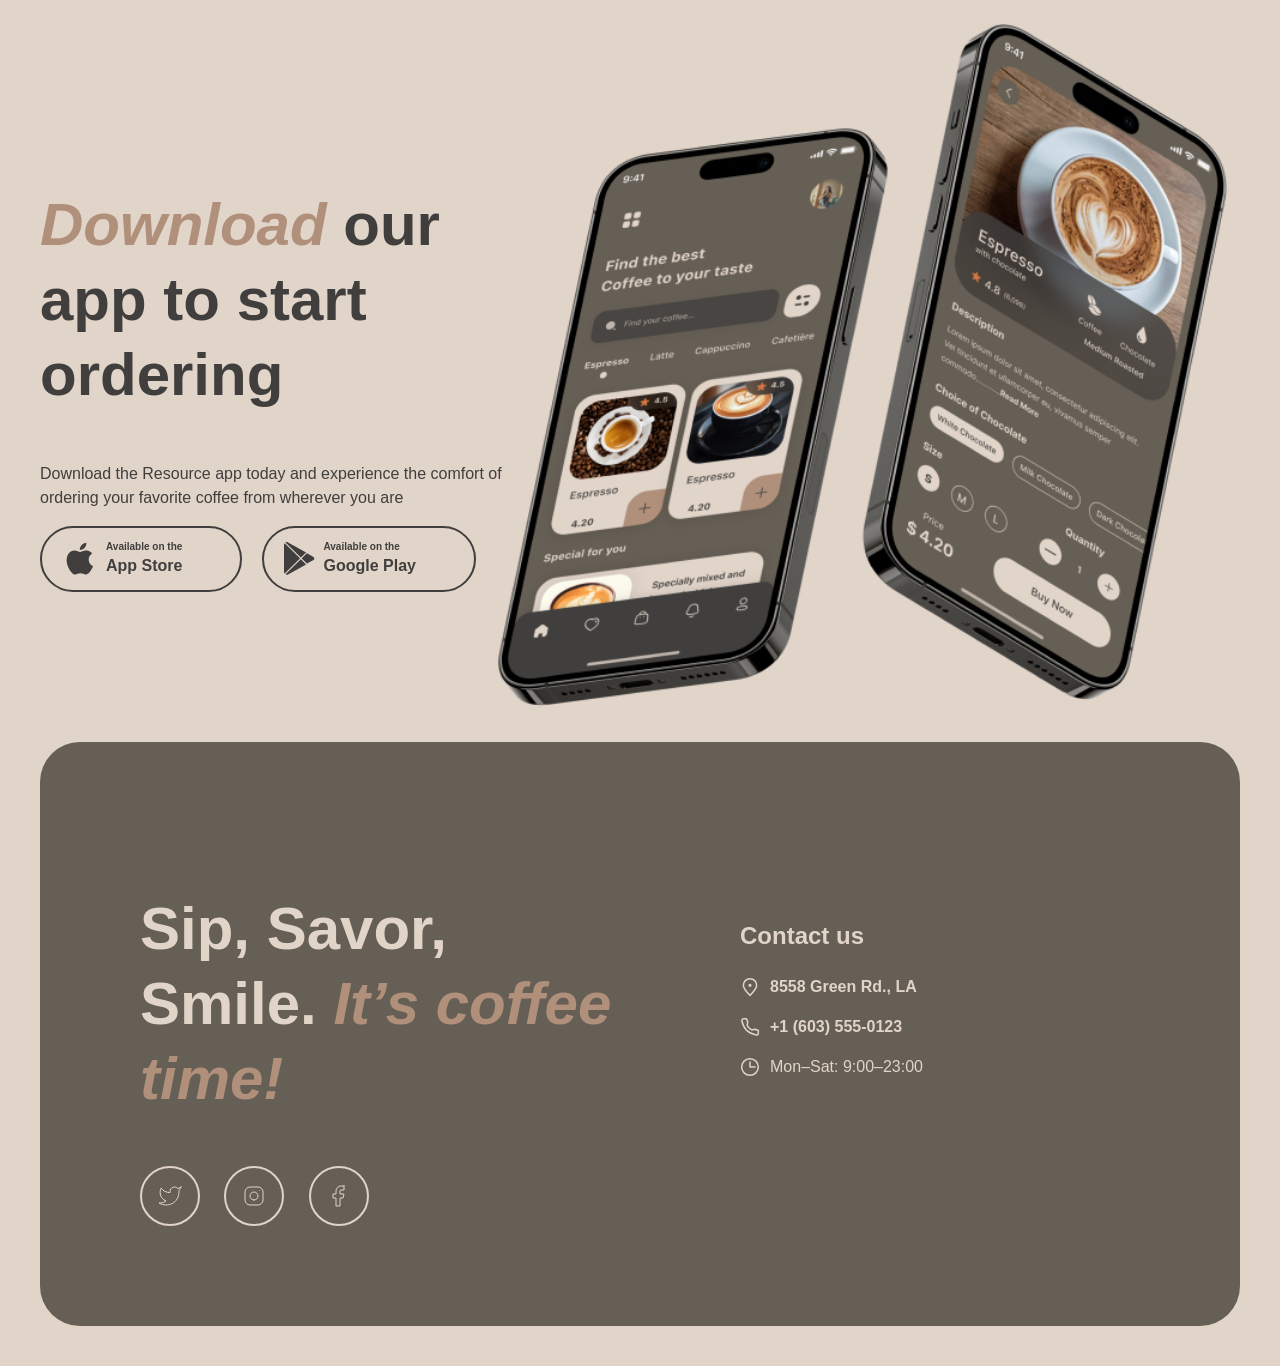
==== commit b6af3b99: "refactor: rename script.js to theme.js" ====
--- a/index.html
+++ b/index.html
@@ -289,7 +289,7 @@
     </div>
   </footer>
 
-  <script src="./js/script.js"></script>
+  <script src="./js/theme.js"></script>
 </body>
 
 </html>
--- a/css/index-styles.css
+++ b/css/index-styles.css
@@ -205,8 +205,8 @@
   .burger-menu {
     display: inline-block;
     position: relative;
-    width: 44px;
-    height: 44px;
+    width: 43px;
+    height: 43px;
     margin: 0 0 0 24px;
     background: inherit;
     border: 2px solid var(--color-border-inverse);
@@ -457,8 +457,8 @@
 }
 
 .app-container {
-  padding: 144px 0;
-  background: url(../img/mobile-screens.png) right 30px/auto 100% no-repeat;
+  padding: 150px 0;
+  background: url(../img/mobile-screens.png) right center/auto 100% no-repeat;
 }
 @media (max-width: 1200px) {
   .app-container {
@@ -470,12 +470,19 @@
   .app-container {
     padding: 20px 0 600px 0;
     background-position: center bottom;
+    background-size: 600px auto;
+  }
+}
+@media (max-width: 768px) {
+  .app-container {
+    padding: 20px 0 80% 0;
+    background-position: center bottom;
+    background-size: 80% auto;
   }
 }
 @media (max-width: 650px) {
   .app-container {
-    padding: 10px 0 92% 0;
-    background-size: 100% auto;
+    padding: 10px 0 80% 0;
   }
 }
 .app-content {
@@ -489,6 +496,11 @@
 @media (max-width: 950px) {
   .app-content {
     margin: 0 auto;
+  }
+}
+@media (max-width: 570px) {
+  .app-content {
+    padding: 0 20px;
   }
 }
 .app-title {
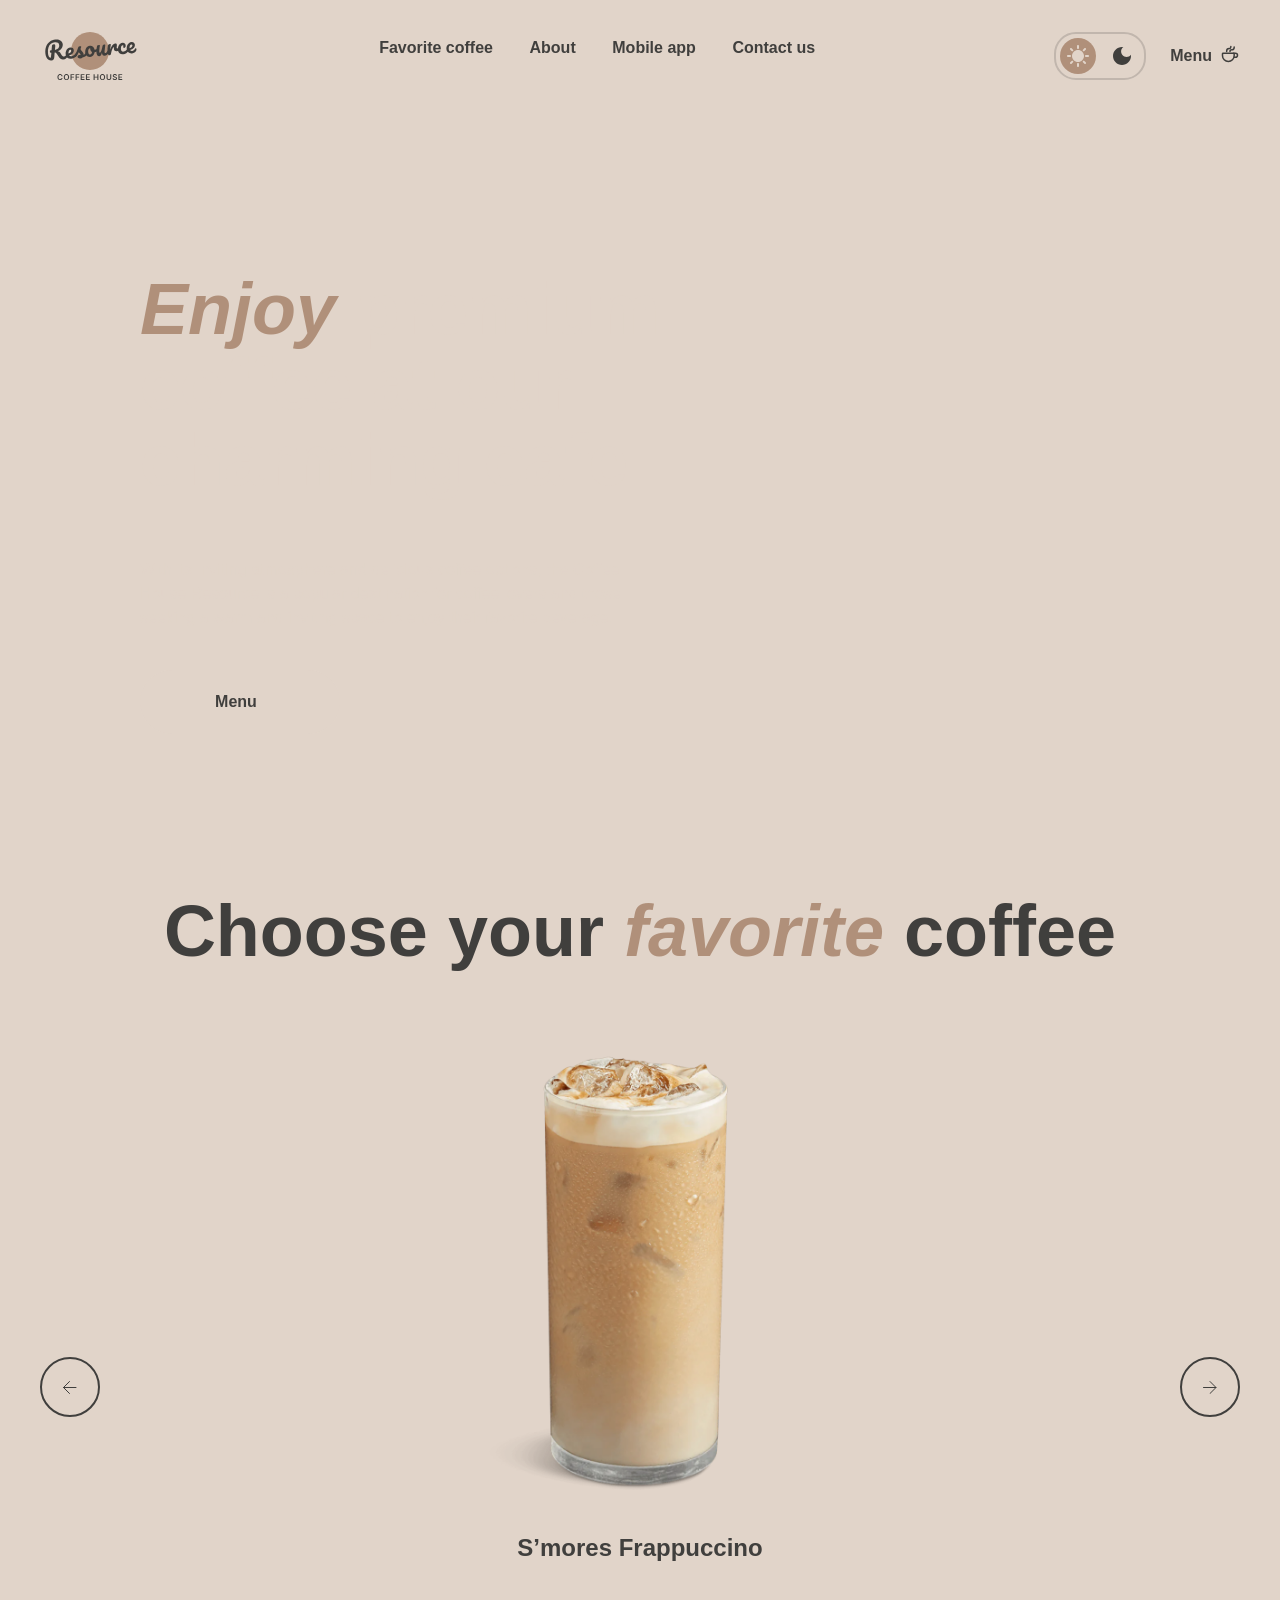
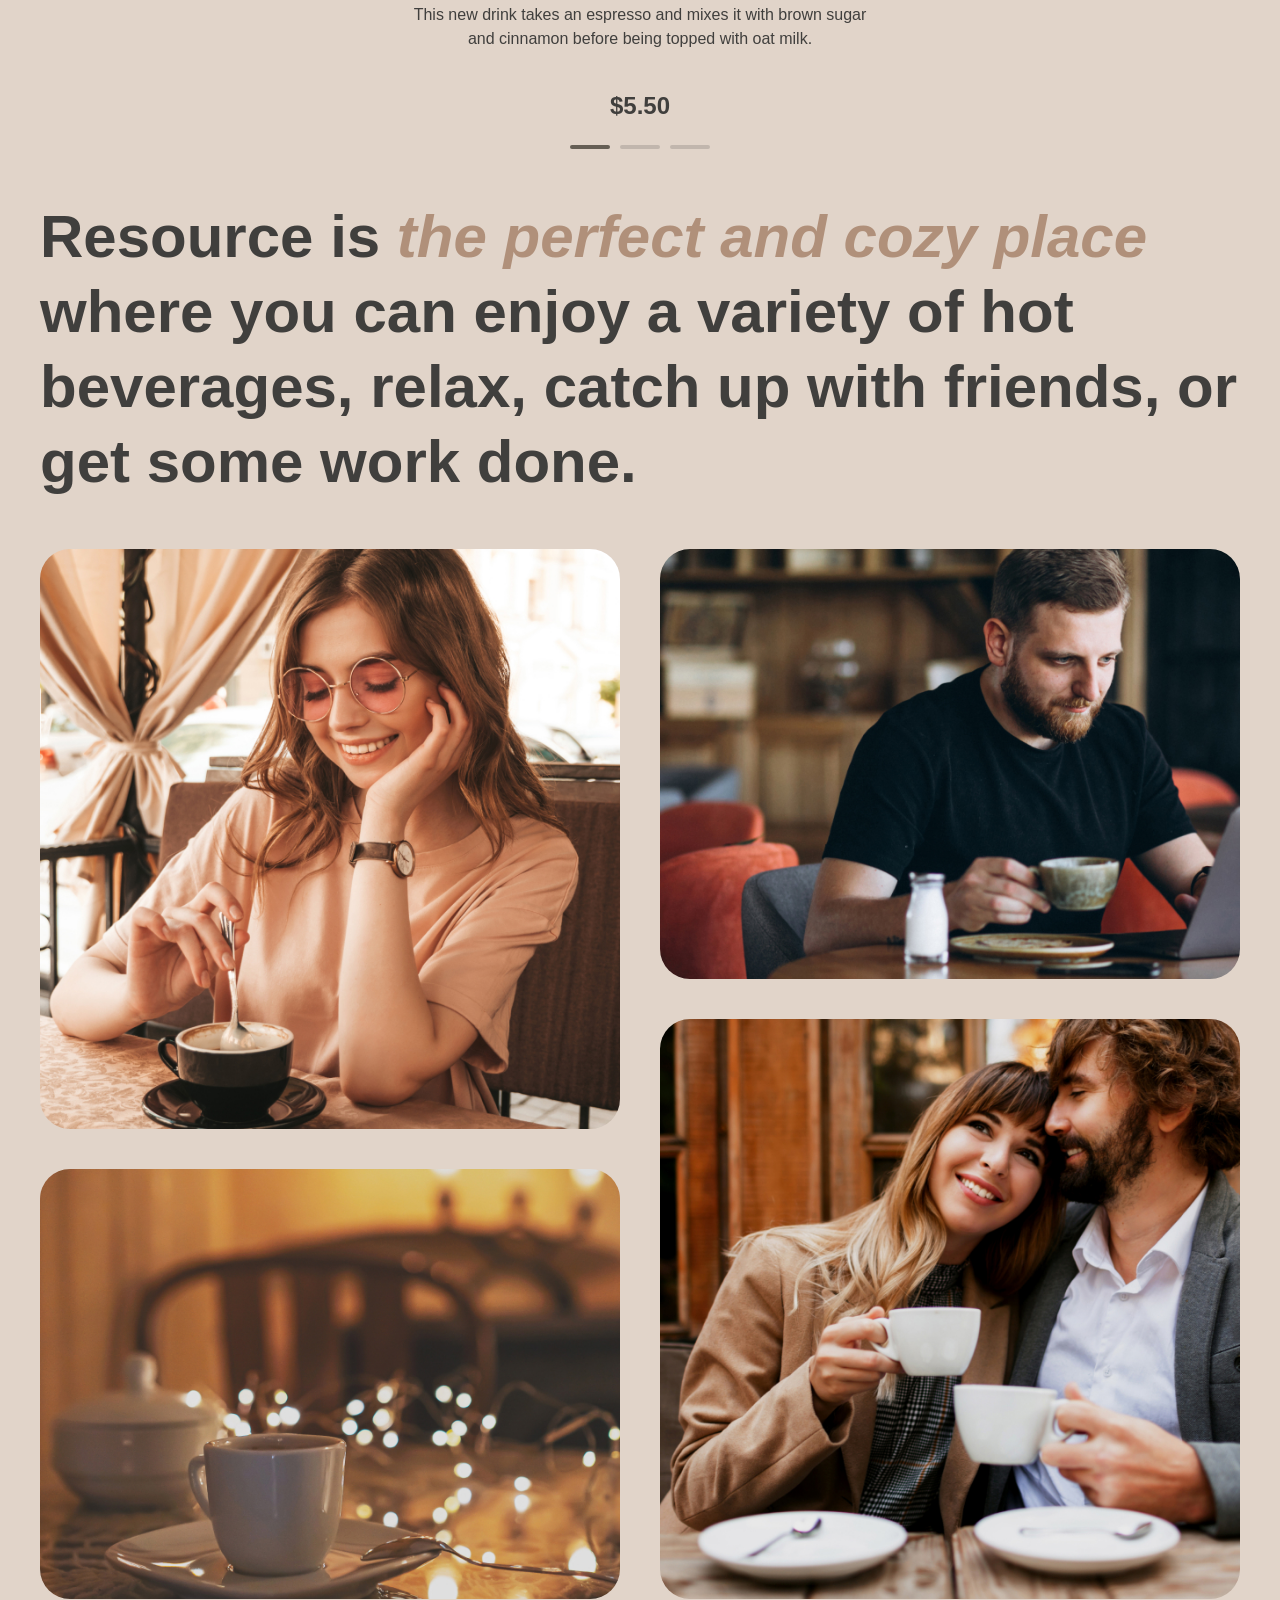
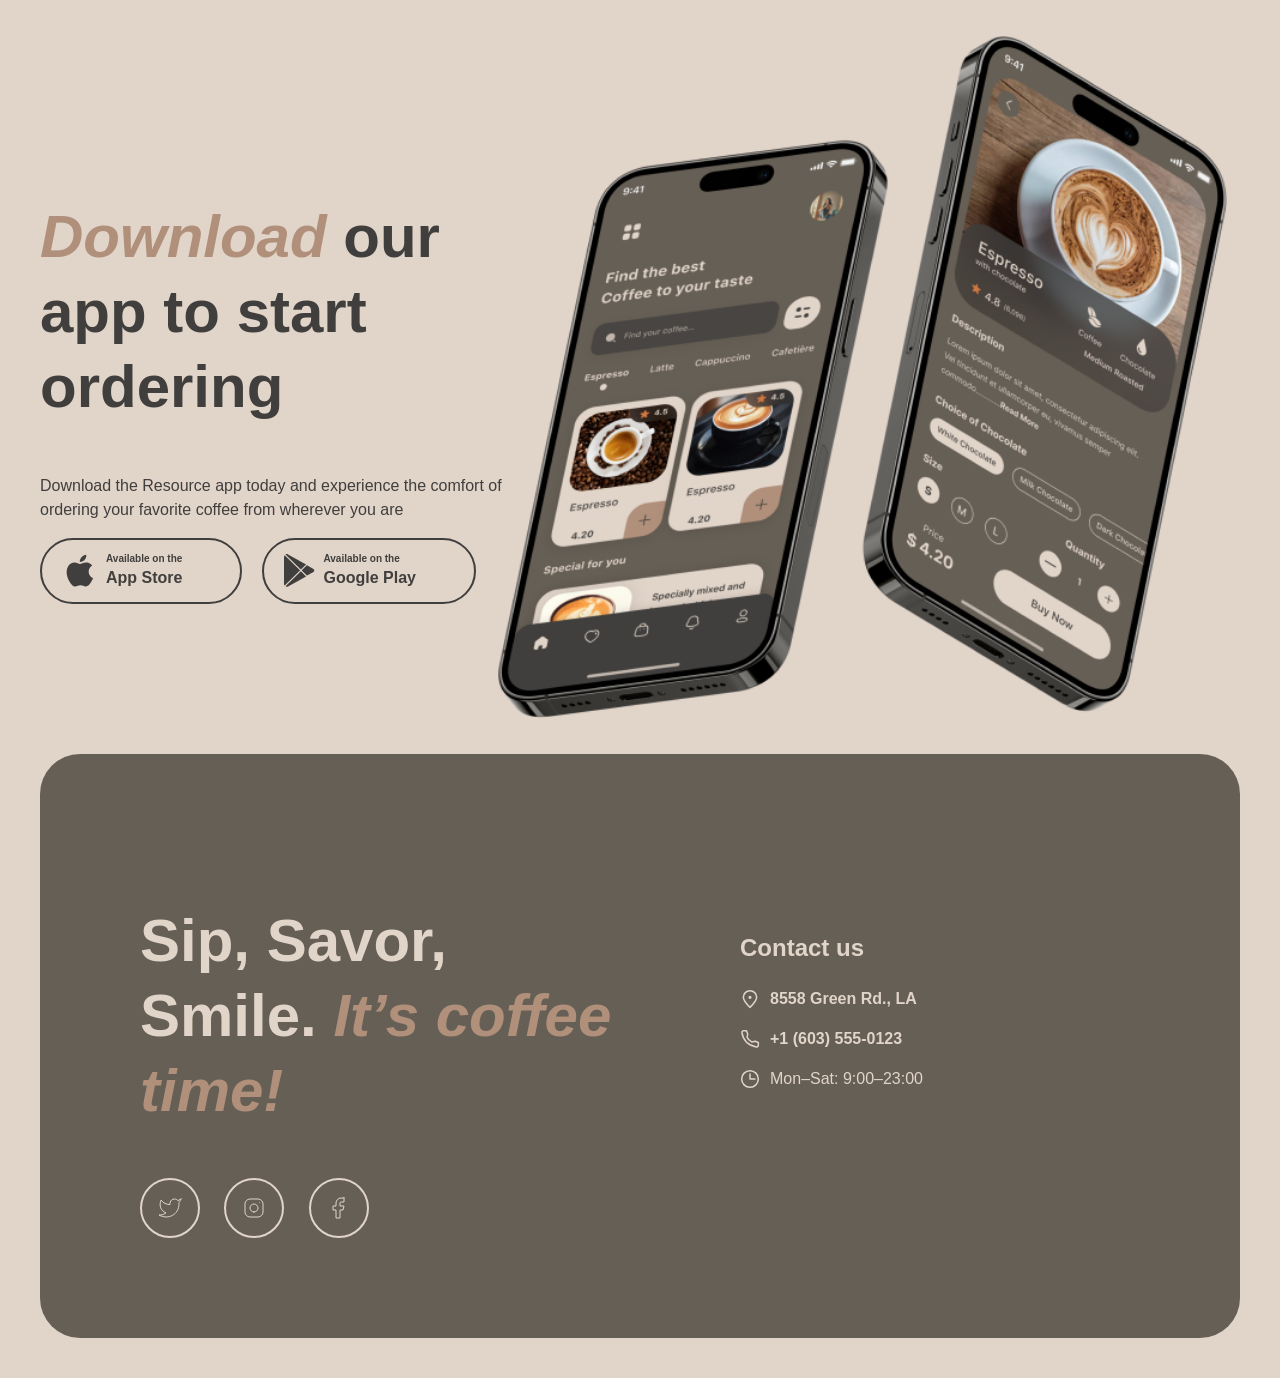
==== commit 3caf0abf: "feat: add burger behavior" ====
--- a/index.html
+++ b/index.html
@@ -290,6 +290,7 @@
   </footer>
 
   <script src="./js/theme.js"></script>
+  <script src="./js/burger.js"></script>
 </body>
 
 </html>
--- a/css/index-styles.css
+++ b/css/index-styles.css
@@ -33,6 +33,9 @@
   background: var(--color-bg-page);
   transition: 0.5s;
 }
+body._lock {
+  overflow-y: hidden;
+}
 
 a,
 button {
@@ -91,16 +94,38 @@
 }
 @media (max-width: 768px) {
   .nav {
-    display: none;
+    position: fixed;
+    top: 100px;
+    left: -110%;
+    height: calc(100% - 100px);
+    background: var(--color-bg-page);
+    z-index: 10;
+    opacity: 0;
+    transition: all 0.3s ease;
+  }
+  .nav._open {
+    left: 0;
+    opacity: 1;
+    overflow: auto;
   }
 }
 .nav-list {
   justify-content: center;
   padding: 0;
 }
+@media (max-width: 768px) {
+  .nav-list {
+    flex-direction: column;
+    gap: 60px;
+    overflow: auto;
+  }
+}
 .nav-item {
   margin: 0 2%;
   list-style-type: none;
+}
+.nav-item:last-child {
+  margin: 40px 0 0 0;
 }
 .nav-link {
   display: inline-block;
@@ -120,6 +145,13 @@
   left: 0;
   width: 100%;
 }
+@media (max-width: 768px) {
+  .nav-link {
+    display: block;
+    padding: 15px;
+    text-align: center;
+  }
+}
 
 @media (max-width: 768px) {
   .theme {
@@ -176,7 +208,9 @@
 }
 @media (max-width: 768px) {
   .menu-link__mobile {
-    display: inline-block;
+    display: block;
+    padding: 15px;
+    text-align: center;
   }
 }
 .menu-link::after {
@@ -220,12 +254,24 @@
     height: 2px;
     background: var(--color-border-inverse);
     transform: translate(-50%, 0);
+    transition: all 0.3s ease;
   }
   .burger-menu::before {
     top: 15px;
   }
   .burger-menu::after {
     top: 24px;
+  }
+  .burger-menu._open::before, .burger-menu._open::after {
+    top: 50%;
+    left: 30%;
+    transform: translate(0%, 0%);
+  }
+  .burger-menu._open::before {
+    rotate: 45deg;
+  }
+  .burger-menu._open::after {
+    rotate: -45deg;
   }
 }
 
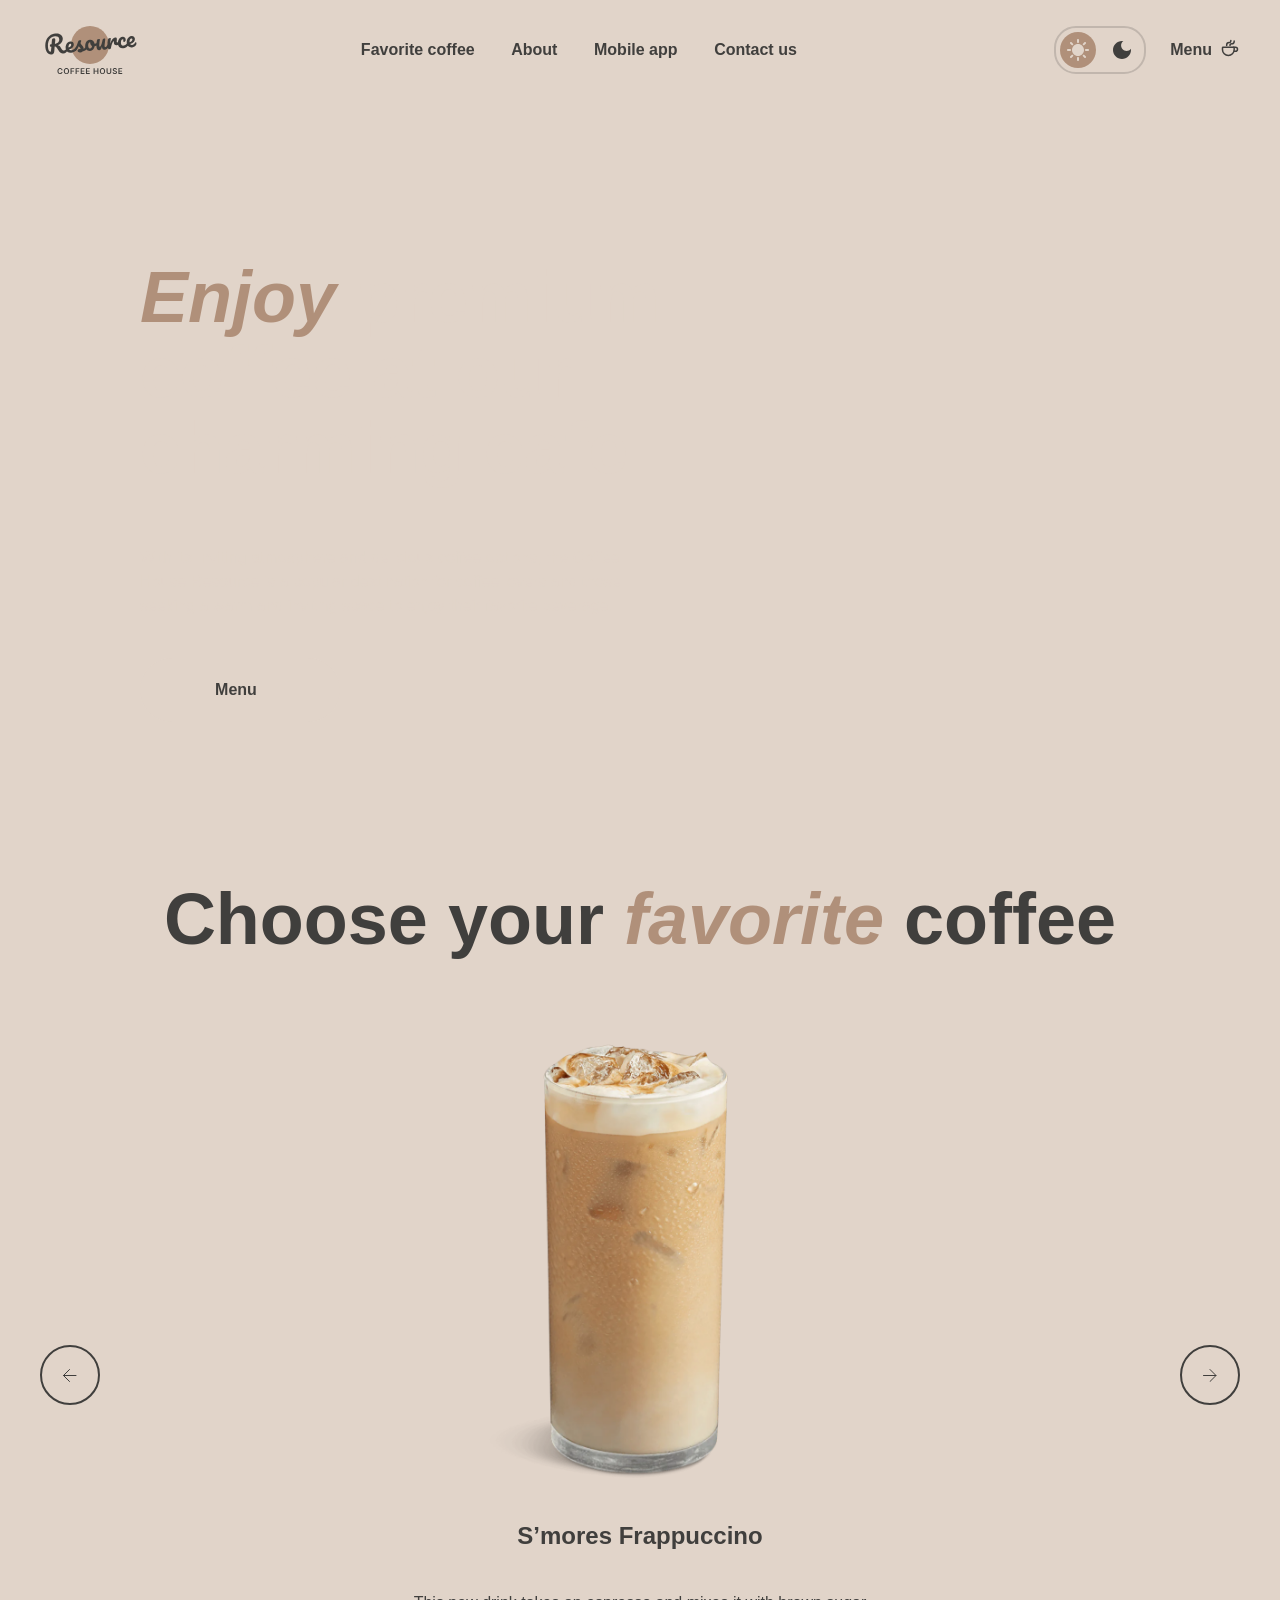
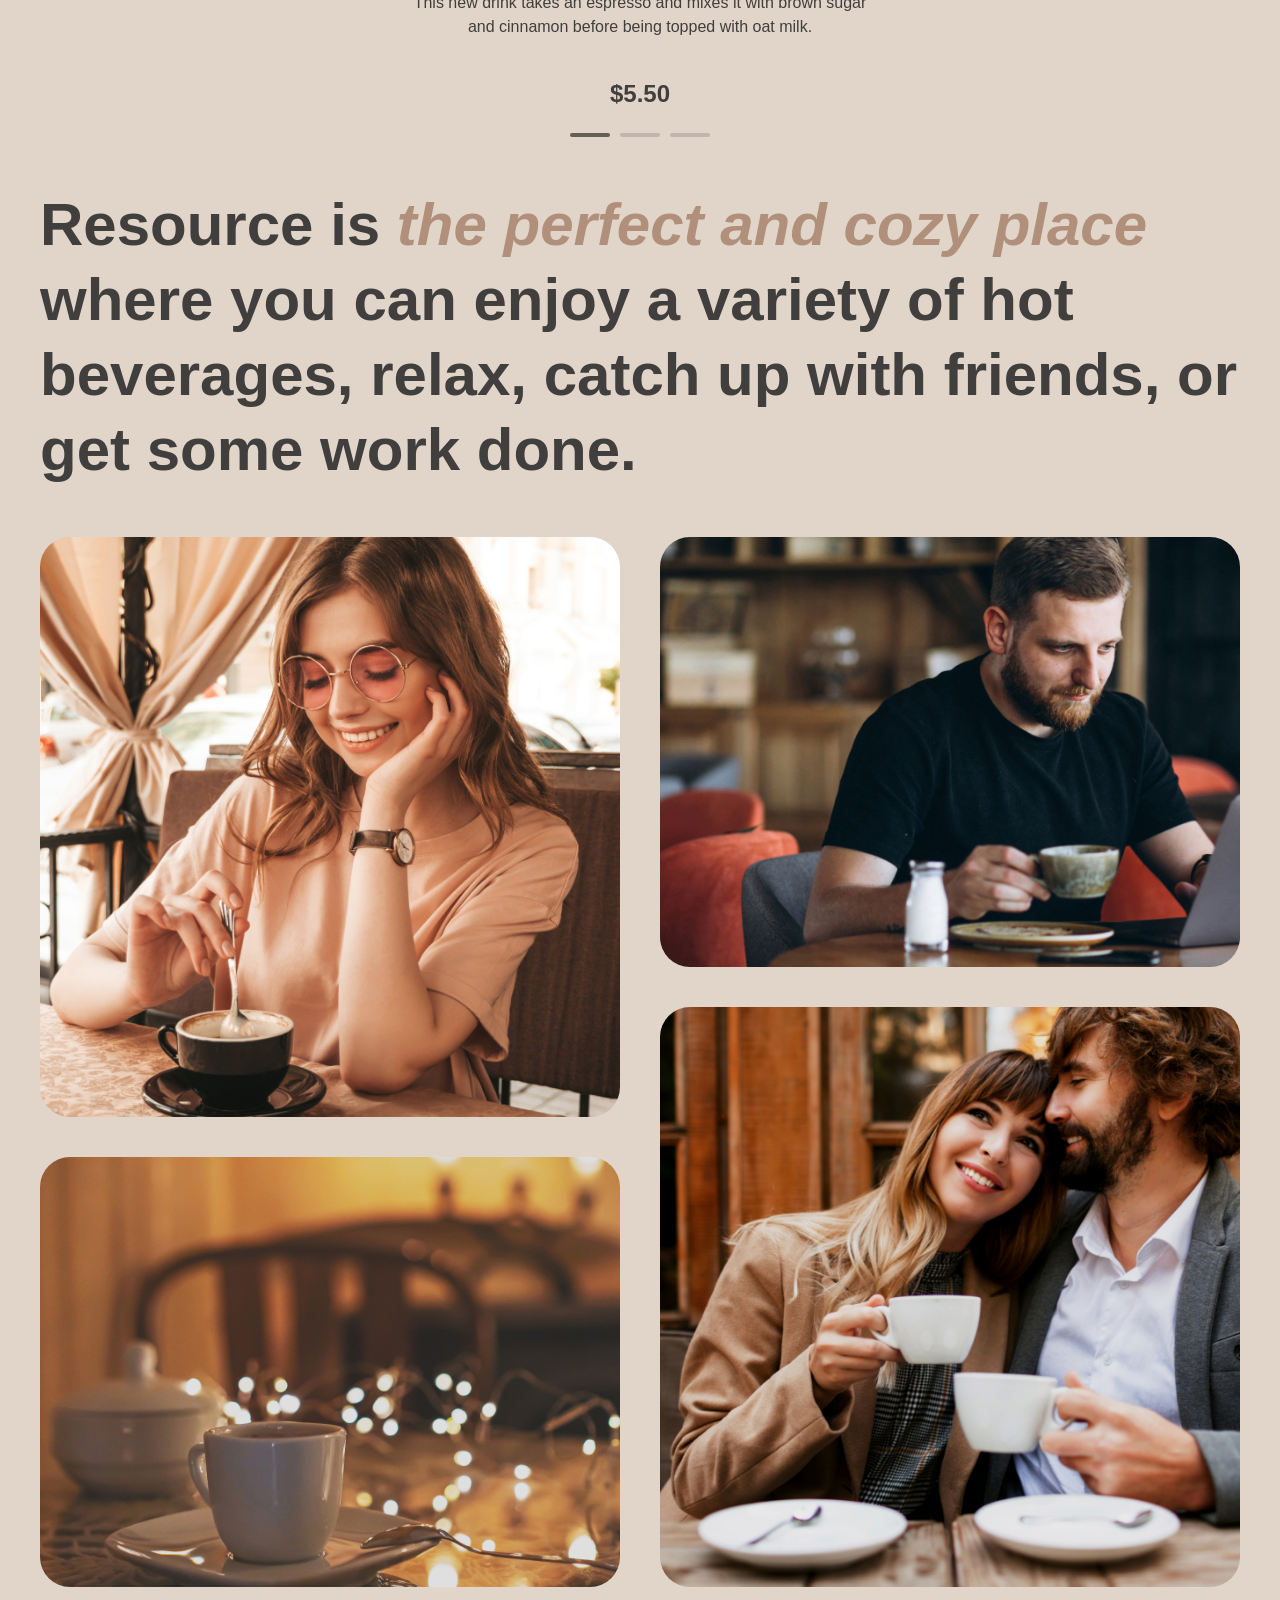
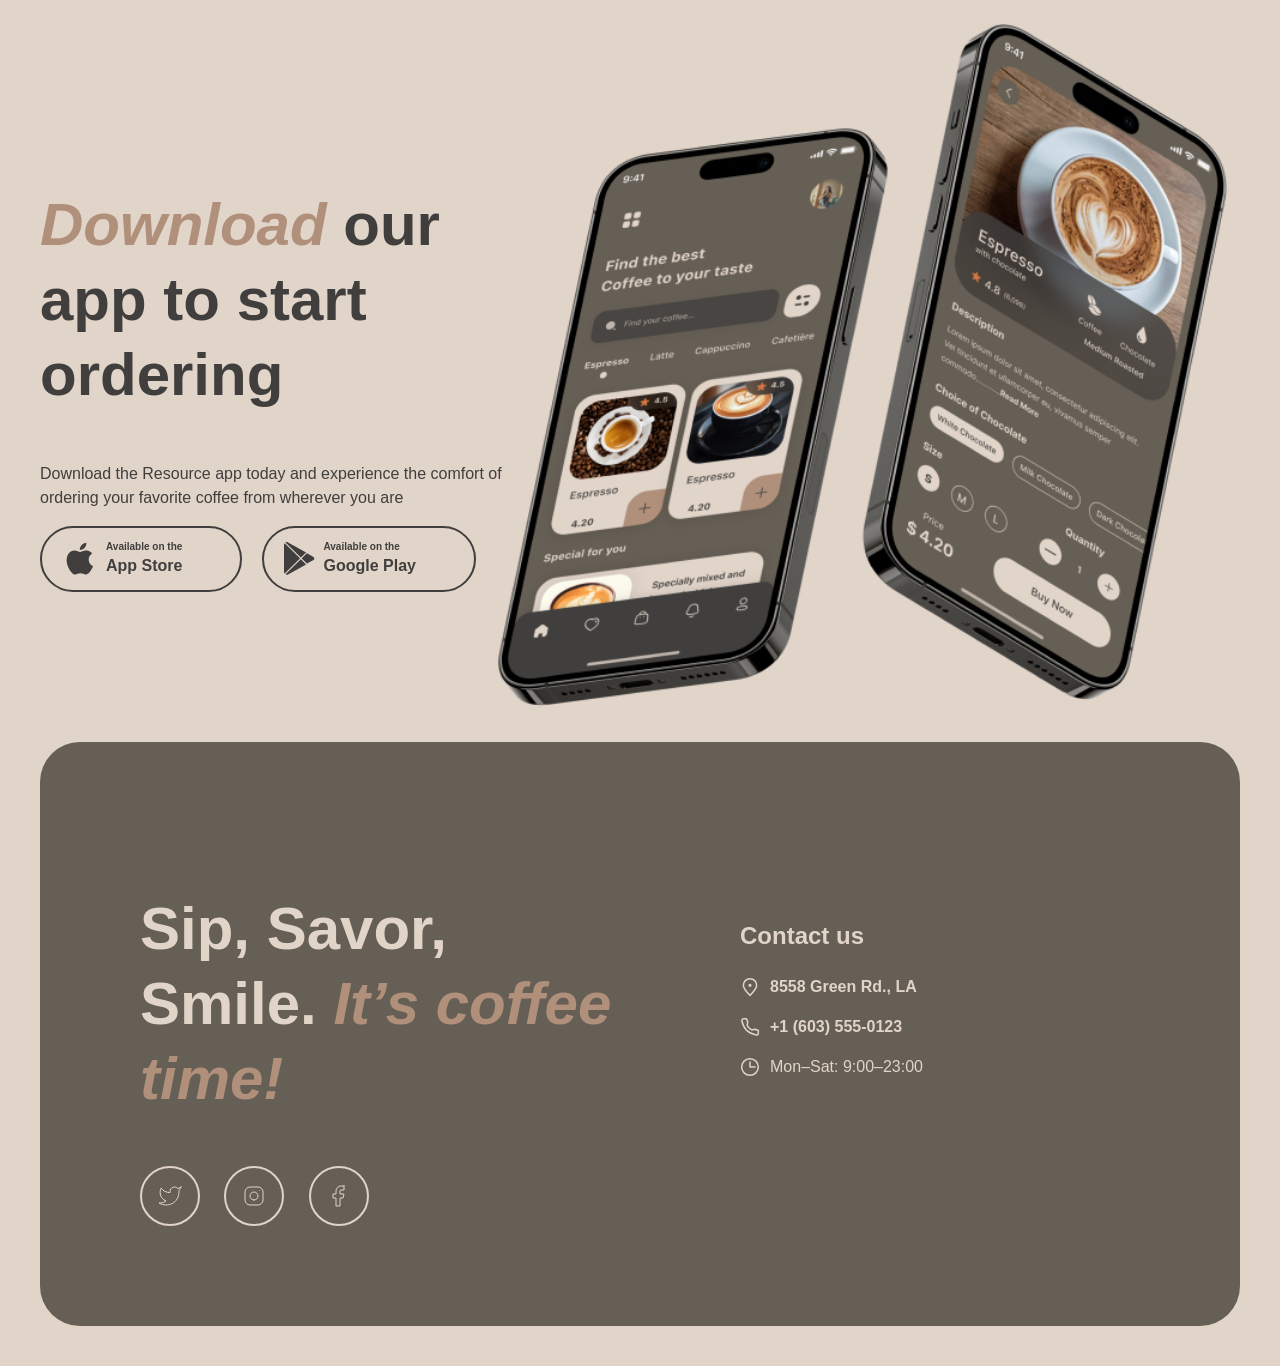
==== commit a591a30f: "Merge 6a341579b0c60a96acfdc3eb6c4cce3f0cc61a80 into ceb53db6dc3b87f33967ec9928a9726854971d45" ====
--- a/index.html
+++ b/index.html
@@ -289,8 +289,7 @@
     </div>
   </footer>
 
-  <script src="./js/theme.js"></script>
-  <script src="./js/burger.js"></script>
+  <script src="./js/script.js"></script>
 </body>
 
 </html>
--- a/css/index-styles.css
+++ b/css/index-styles.css
@@ -33,9 +33,6 @@
   background: var(--color-bg-page);
   transition: 0.5s;
 }
-body._lock {
-  overflow-y: hidden;
-}
 
 a,
 button {
@@ -94,38 +91,16 @@
 }
 @media (max-width: 768px) {
   .nav {
-    position: fixed;
-    top: 100px;
-    left: -110%;
-    height: calc(100% - 100px);
-    background: var(--color-bg-page);
-    z-index: 10;
-    opacity: 0;
-    transition: all 0.3s ease;
-  }
-  .nav._open {
-    left: 0;
-    opacity: 1;
-    overflow: auto;
+    display: none;
   }
 }
 .nav-list {
   justify-content: center;
   padding: 0;
 }
-@media (max-width: 768px) {
-  .nav-list {
-    flex-direction: column;
-    gap: 60px;
-    overflow: auto;
-  }
-}
 .nav-item {
   margin: 0 2%;
   list-style-type: none;
-}
-.nav-item:last-child {
-  margin: 40px 0 0 0;
 }
 .nav-link {
   display: inline-block;
@@ -145,13 +120,6 @@
   left: 0;
   width: 100%;
 }
-@media (max-width: 768px) {
-  .nav-link {
-    display: block;
-    padding: 15px;
-    text-align: center;
-  }
-}
 
 @media (max-width: 768px) {
   .theme {
@@ -208,9 +176,7 @@
 }
 @media (max-width: 768px) {
   .menu-link__mobile {
-    display: block;
-    padding: 15px;
-    text-align: center;
+    display: inline-block;
   }
 }
 .menu-link::after {
@@ -254,24 +220,12 @@
     height: 2px;
     background: var(--color-border-inverse);
     transform: translate(-50%, 0);
-    transition: all 0.3s ease;
   }
   .burger-menu::before {
     top: 15px;
   }
   .burger-menu::after {
     top: 24px;
-  }
-  .burger-menu._open::before, .burger-menu._open::after {
-    top: 50%;
-    left: 30%;
-    transform: translate(0%, 0%);
-  }
-  .burger-menu._open::before {
-    rotate: 45deg;
-  }
-  .burger-menu._open::after {
-    rotate: -45deg;
   }
 }
 
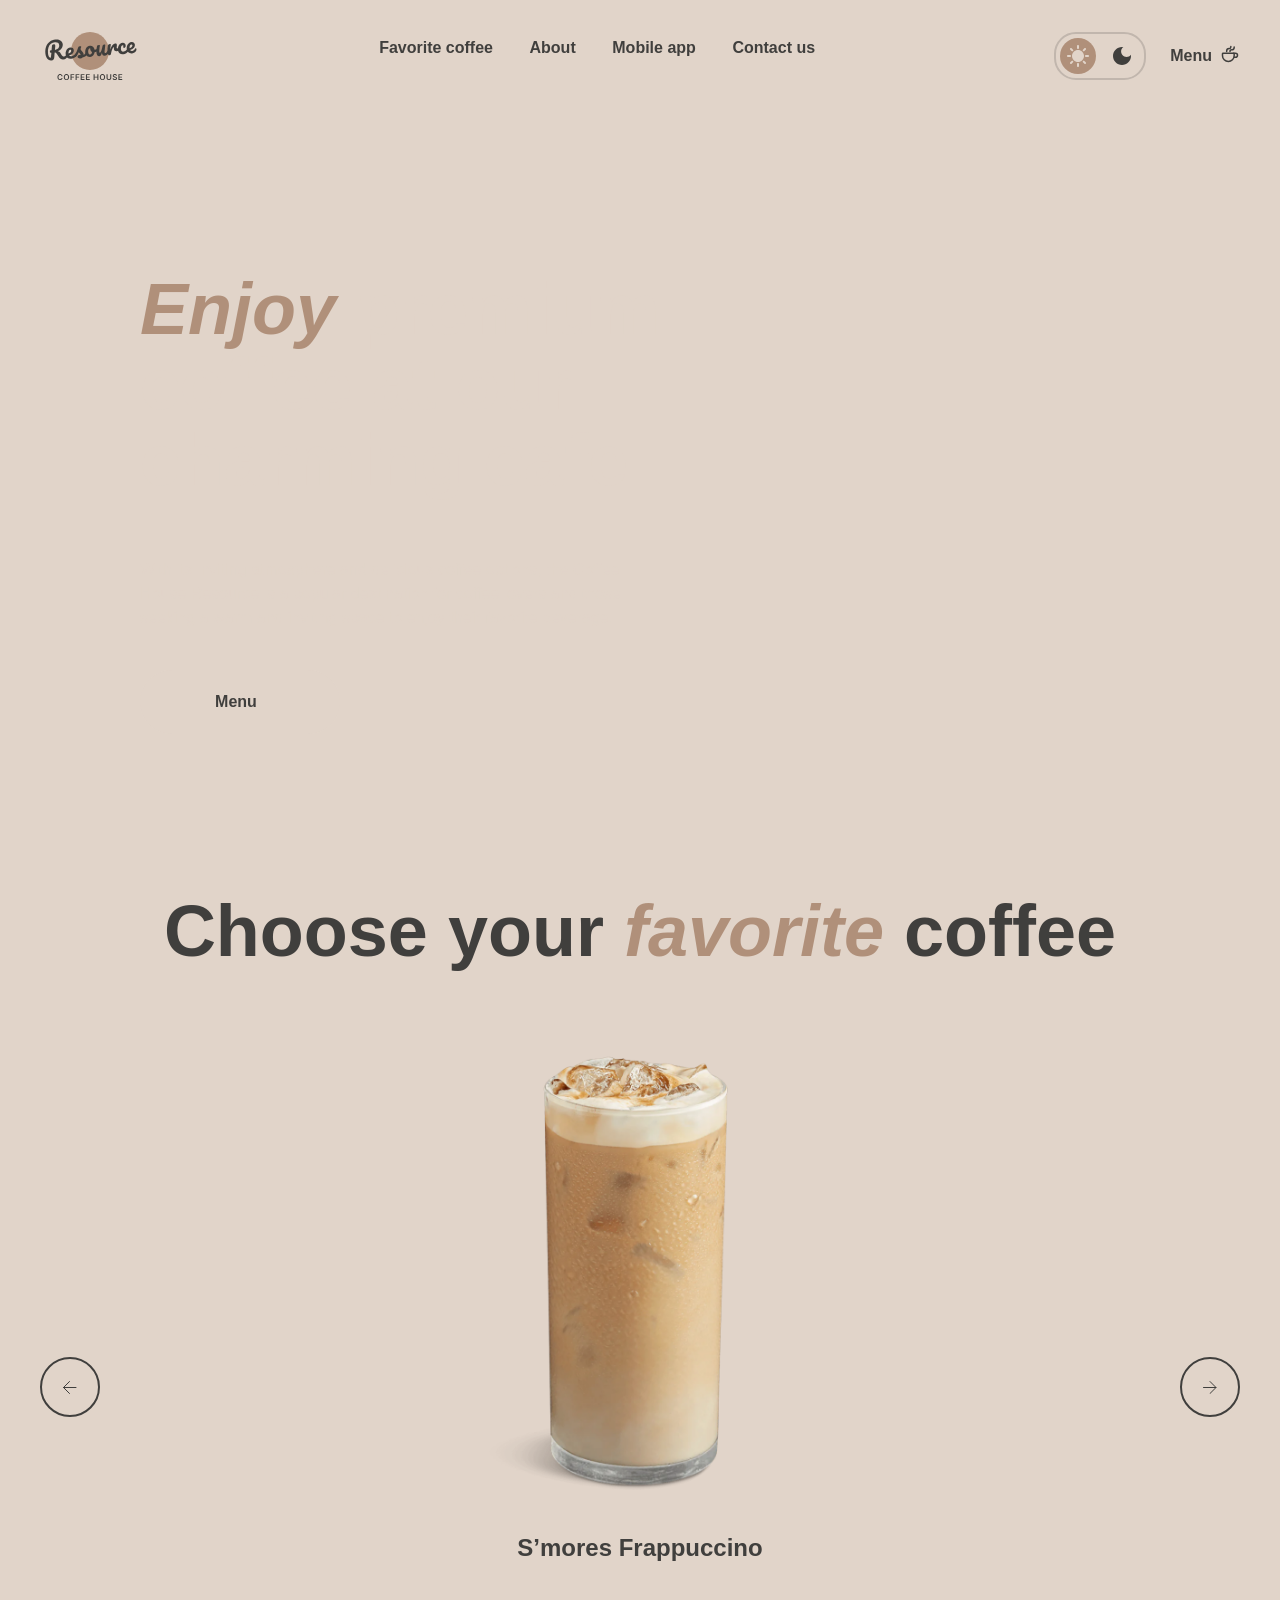
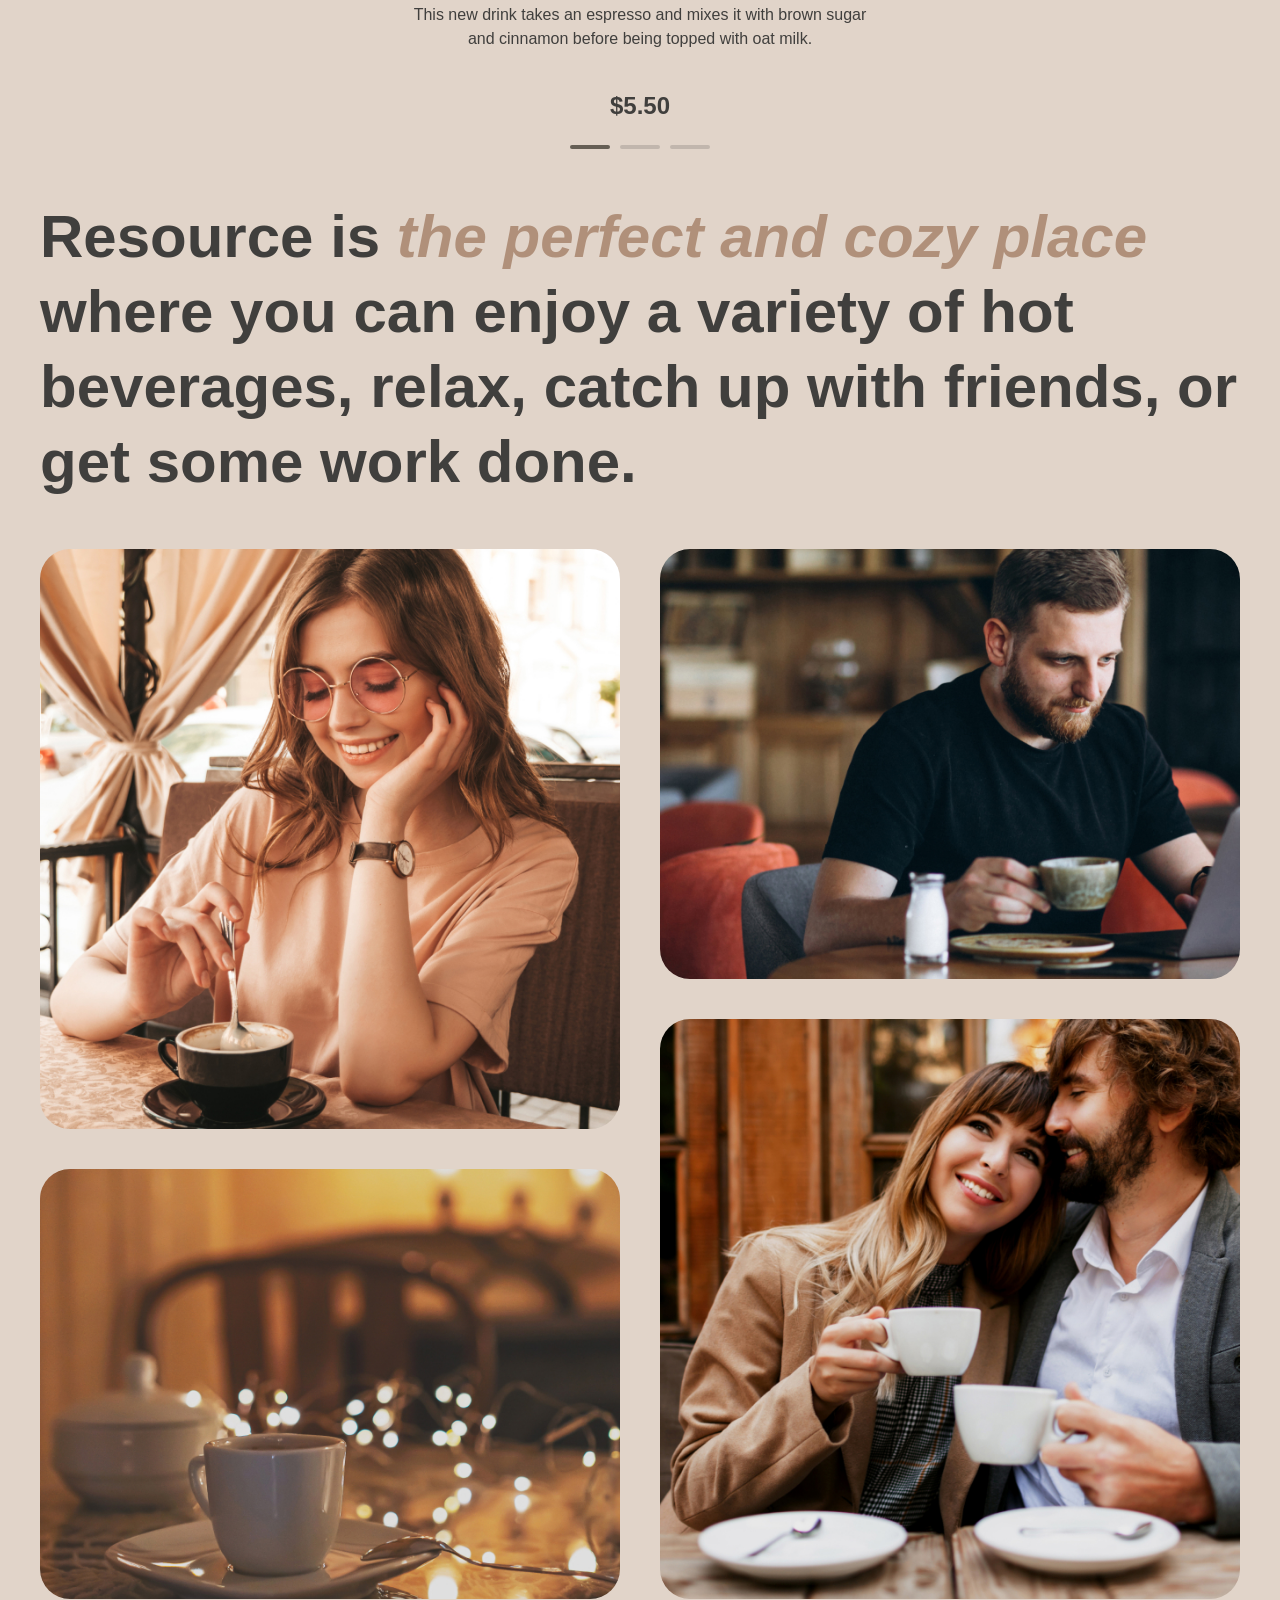
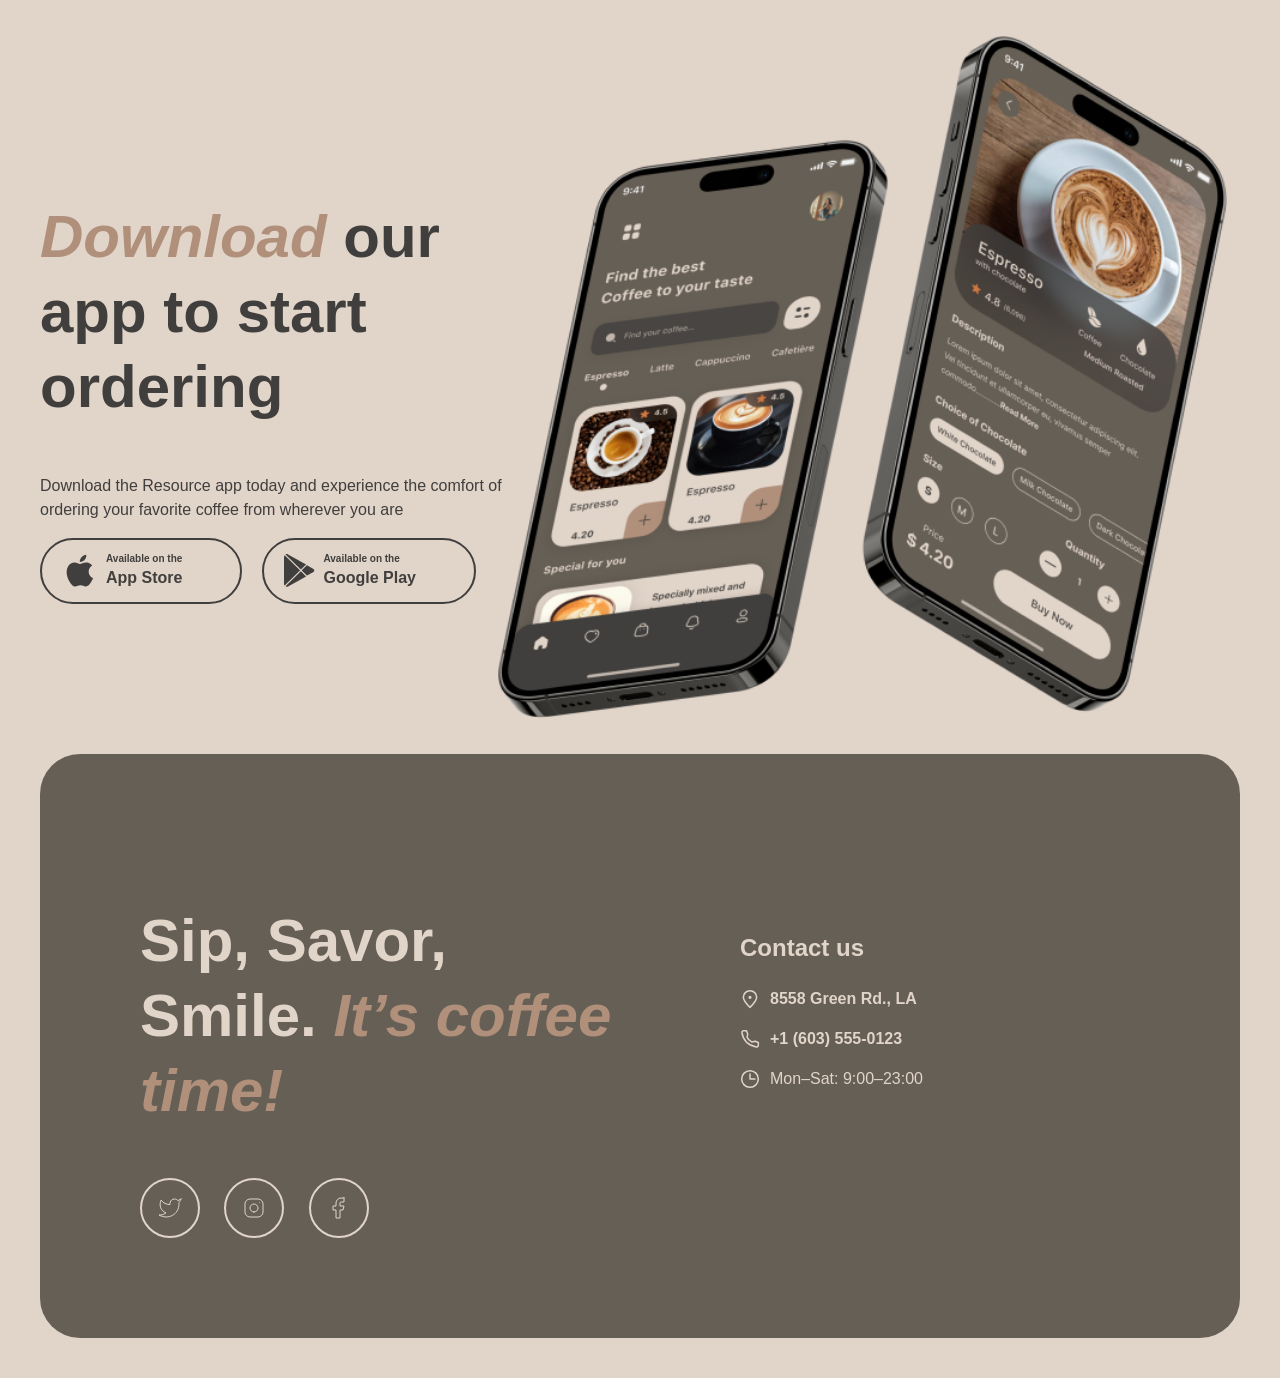
==== commit 66832a3d: "Merge c9a0dd2d04f3e33e5b3d1f7fae1a30914fb3018a into 6a341579b0c60a96acfdc3eb6c4cce3f0cc61a80" ====
--- a/index.html
+++ b/index.html
@@ -137,7 +137,7 @@
         <h2 class="section-title favorite-title">
           Choose your <span class="text-dedicated">favorite</span> coffee
         </h2>
-        <div class="favorite-slider slider-container">
+        <div class="favorite-slider slider">
           <div class="slider-items flex-row">
             <button class="slider-btn slider-btn_prev">
               <svg class="slider-arrow" width="14" height="13" viewBox="0 0 14 13" fill="none"
@@ -145,15 +145,42 @@
                 <path d="M13 6.5H0.5M6.5 12.5L0.5 6.5L6.5 0.5" stroke-linecap="round" stroke-linejoin="round" />
               </svg>
             </button>
-            <div class="slider-slide slide">
-              <img src="./img/coffee-slider-1.png" alt="Coffee 1" class="slide-img">
-              <h3 class="slide-title">S’mores Frappuccino</h3>
-              <p class="slide-text">
-                This new drink takes an espresso and mixes it with brown sugar and cinnamon before being topped with oat
-                milk.
-              </p>
-              <p class="slide-price">$5.50</p>
-            </div>
+
+            <div class="slider-container">
+              <div class="slider-slides">
+
+                <div class="slider-slide slide">
+                  <img src="./img/coffee-slider-1.png" alt="S’mores Frappuccino" class="slide-img">
+                  <h3 class="slide-title">S’mores Frappuccino</h3>
+                  <p class="slide-text">
+                    This new drink takes an espresso and mixes it with brown sugar and cinnamon before being topped with
+                    oat milk.
+                  </p>
+                  <p class="slide-price">$5.50</p>
+                </div>
+
+                <div class="slider-slide slide">
+                  <img src="./img/coffee-slider-2.png" alt="Caramel Macchiato" class="slide-img">
+                  <h3 class="slide-title">Caramel Macchiato</h3>
+                  <p class="slide-text">
+                    Fragrant and unique classic espresso with rich caramel-peanut syrup, with cream under whipped thick
+                    foam.
+                  </p>
+                  <p class="slide-price">$5.00</p>
+                </div>
+
+                <div class="slider-slide slide">
+                  <img src="./img/coffee-slider-3.png" alt="Ice coffee" class="slide-img">
+                  <h3 class="slide-title">Ice coffee</h3>
+                  <p class="slide-text">
+                    A popular summer drink that tones and invigorates. Prepared from coffee, milk and ice.
+                  </p>
+                  <p class="slide-price">$4.50</p>
+                </div>
+
+              </div>
+            </div>
+
             <button class="slider-btn slider-btn_next">
               <svg class="slider-arrow" width="14" height="13" viewBox="0 0 14 13" fill="none"
                 xmlns="http://www.w3.org/2000/svg">
@@ -162,7 +189,9 @@
             </button>
           </div>
           <div class="slider-paginator flex-row">
-            <div></div>
+            <div class="slider-page"></div>
+            <div class="slider-page"></div>
+            <div class="slider-page"></div>
           </div>
         </div>
       </div>
@@ -289,7 +318,9 @@
     </div>
   </footer>
 
-  <script src="./js/script.js"></script>
+  <script src="./js/theme.js"></script>
+  <script src="./js/burger.js"></script>
+  <script src="./js/slider.js"></script>
 </body>
 
 </html>
--- a/css/index-styles.css
+++ b/css/index-styles.css
@@ -1,3 +1,4 @@
+@import url("https://fonts.googleapis.com/css2?family=Inter:ital,opsz,wght@0,14..32,100..900;1,14..32,100..900&display=swap");
 :root {
   --color-text-primary: #403F3D;
   --color-text-inverse: #E1D4C9;
@@ -33,6 +34,9 @@
   background: var(--color-bg-page);
   transition: 0.5s;
 }
+body._lock {
+  overflow-y: hidden;
+}
 
 a,
 button {
@@ -91,16 +95,38 @@
 }
 @media (max-width: 768px) {
   .nav {
-    display: none;
+    position: fixed;
+    top: 100px;
+    left: -110%;
+    height: calc(100% - 100px);
+    background: var(--color-bg-page);
+    z-index: 10;
+    opacity: 0;
+    transition: all 0.3s ease;
+  }
+  .nav._open {
+    left: 0;
+    opacity: 1;
+    overflow: auto;
   }
 }
 .nav-list {
   justify-content: center;
   padding: 0;
 }
+@media (max-width: 768px) {
+  .nav-list {
+    flex-direction: column;
+    gap: 60px;
+    overflow: auto;
+  }
+}
 .nav-item {
   margin: 0 2%;
   list-style-type: none;
+}
+.nav-item:last-child {
+  margin: 40px 0 0 0;
 }
 .nav-link {
   display: inline-block;
@@ -120,6 +146,13 @@
   left: 0;
   width: 100%;
 }
+@media (max-width: 768px) {
+  .nav-link {
+    display: block;
+    padding: 15px;
+    text-align: center;
+  }
+}
 
 @media (max-width: 768px) {
   .theme {
@@ -176,7 +209,9 @@
 }
 @media (max-width: 768px) {
   .menu-link__mobile {
-    display: inline-block;
+    display: block;
+    padding: 15px;
+    text-align: center;
   }
 }
 .menu-link::after {
@@ -220,12 +255,24 @@
     height: 2px;
     background: var(--color-border-inverse);
     transform: translate(-50%, 0);
+    transition: all 0.3s ease;
   }
   .burger-menu::before {
     top: 15px;
   }
   .burger-menu::after {
     top: 24px;
+  }
+  .burger-menu._open::before, .burger-menu._open::after {
+    top: 50%;
+    left: 30%;
+    transform: translate(0%, 0%);
+  }
+  .burger-menu._open::before {
+    rotate: 45deg;
+  }
+  .burger-menu._open::after {
+    rotate: -45deg;
   }
 }
 
@@ -318,6 +365,7 @@
 }
 @media (max-width: 660px) {
   .slider-items {
+    flex-wrap: wrap;
     justify-content: center;
   }
 }
@@ -335,7 +383,14 @@
 }
 @media (max-width: 660px) {
   .slider-btn {
-    display: none;
+    margin: 0 70px 20px;
+    order: 2;
+  }
+}
+@media (max-width: 450px) {
+  .slider-btn {
+    margin: 0 40px 20px;
+    order: 2;
   }
 }
 .slider-btn:hover {
@@ -348,12 +403,49 @@
   stroke: var(--color-text-primary);
   transition: all 0.3s ease;
 }
+.slider-container {
+  max-width: 480px;
+  overflow: hidden;
+}
+@media (max-width: 560px) {
+  .slider-container {
+    max-width: 340px;
+  }
+}
+.slider-slides {
+  display: flex;
+  position: relative;
+  align-items: stretch;
+  transition: all 1s ease;
+}
+.slider-slide {
+  flex: 0 0 480px;
+}
+@media (max-width: 560px) {
+  .slider-slide {
+    flex: 0 0 340px;
+  }
+}
+.slider-paginator {
+  justify-content: center;
+}
+.slider-page {
+  width: 40px;
+  height: 4px;
+  margin: 0 5px;
+  border-radius: 2px;
+  background: var(--color-border-primary);
+  transition: all 1s ease;
+}
+.slider-page_active {
+  background: var(--color-border-inverse);
+}
 
 .slide {
   display: flex;
   flex-direction: column;
+  justify-content: stretch;
   align-items: center;
-  max-width: 480px;
 }
 .slide-img {
   max-width: 100%;
@@ -371,32 +463,6 @@
   font-size: 24px;
   font-weight: 600;
   line-height: 125%;
-}
-
-.slider-paginator {
-  justify-content: center;
-}
-.slider-paginator > div {
-  position: relative;
-  width: 40px;
-  height: 4px;
-  border-radius: 2px;
-  background: var(--color-border-primary);
-}
-.slider-paginator > div::before, .slider-paginator > div::after {
-  position: absolute;
-  content: "";
-  width: 40px;
-  height: 4px;
-  border-radius: 2px;
-  background: var(--color-border-primary);
-}
-.slider-paginator > div::before {
-  left: -50px;
-  background: var(--color-border-inverse);
-}
-.slider-paginator > div::after {
-  left: 50px;
 }
 
 .about-title {
